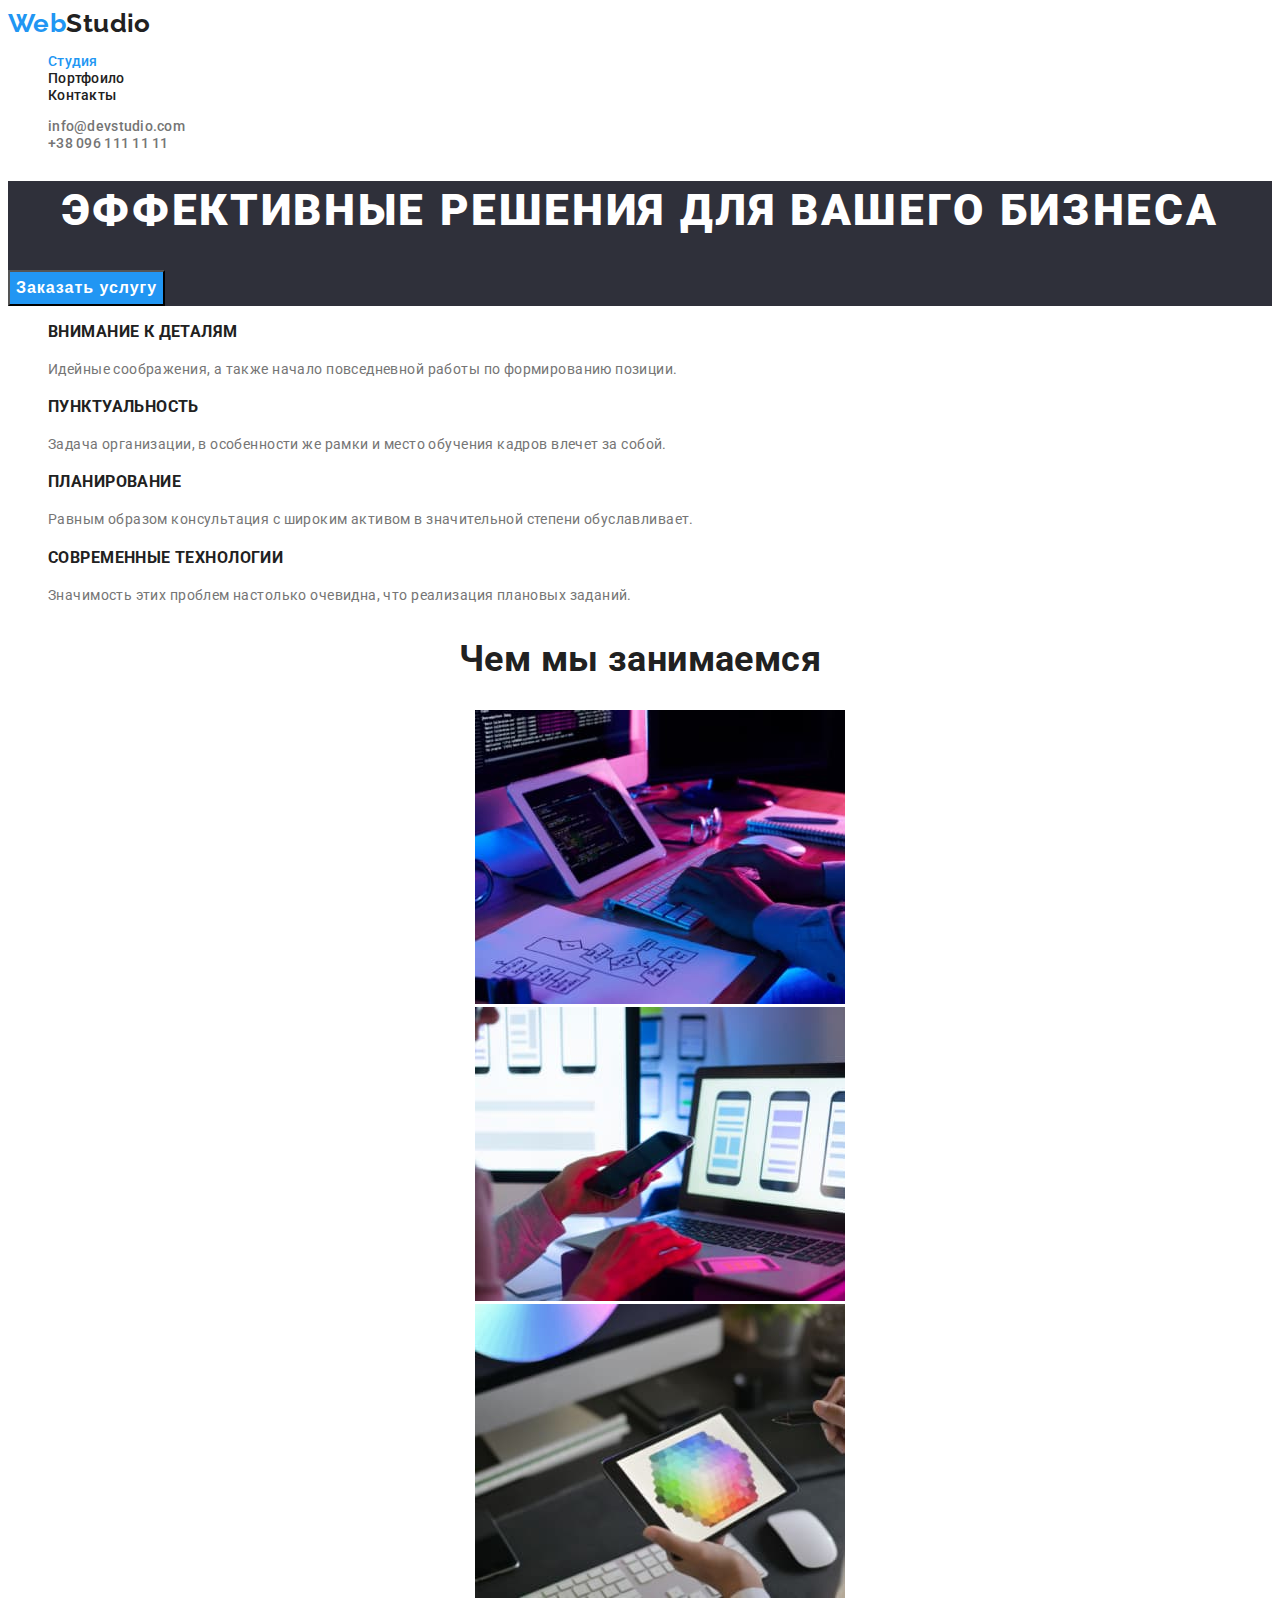
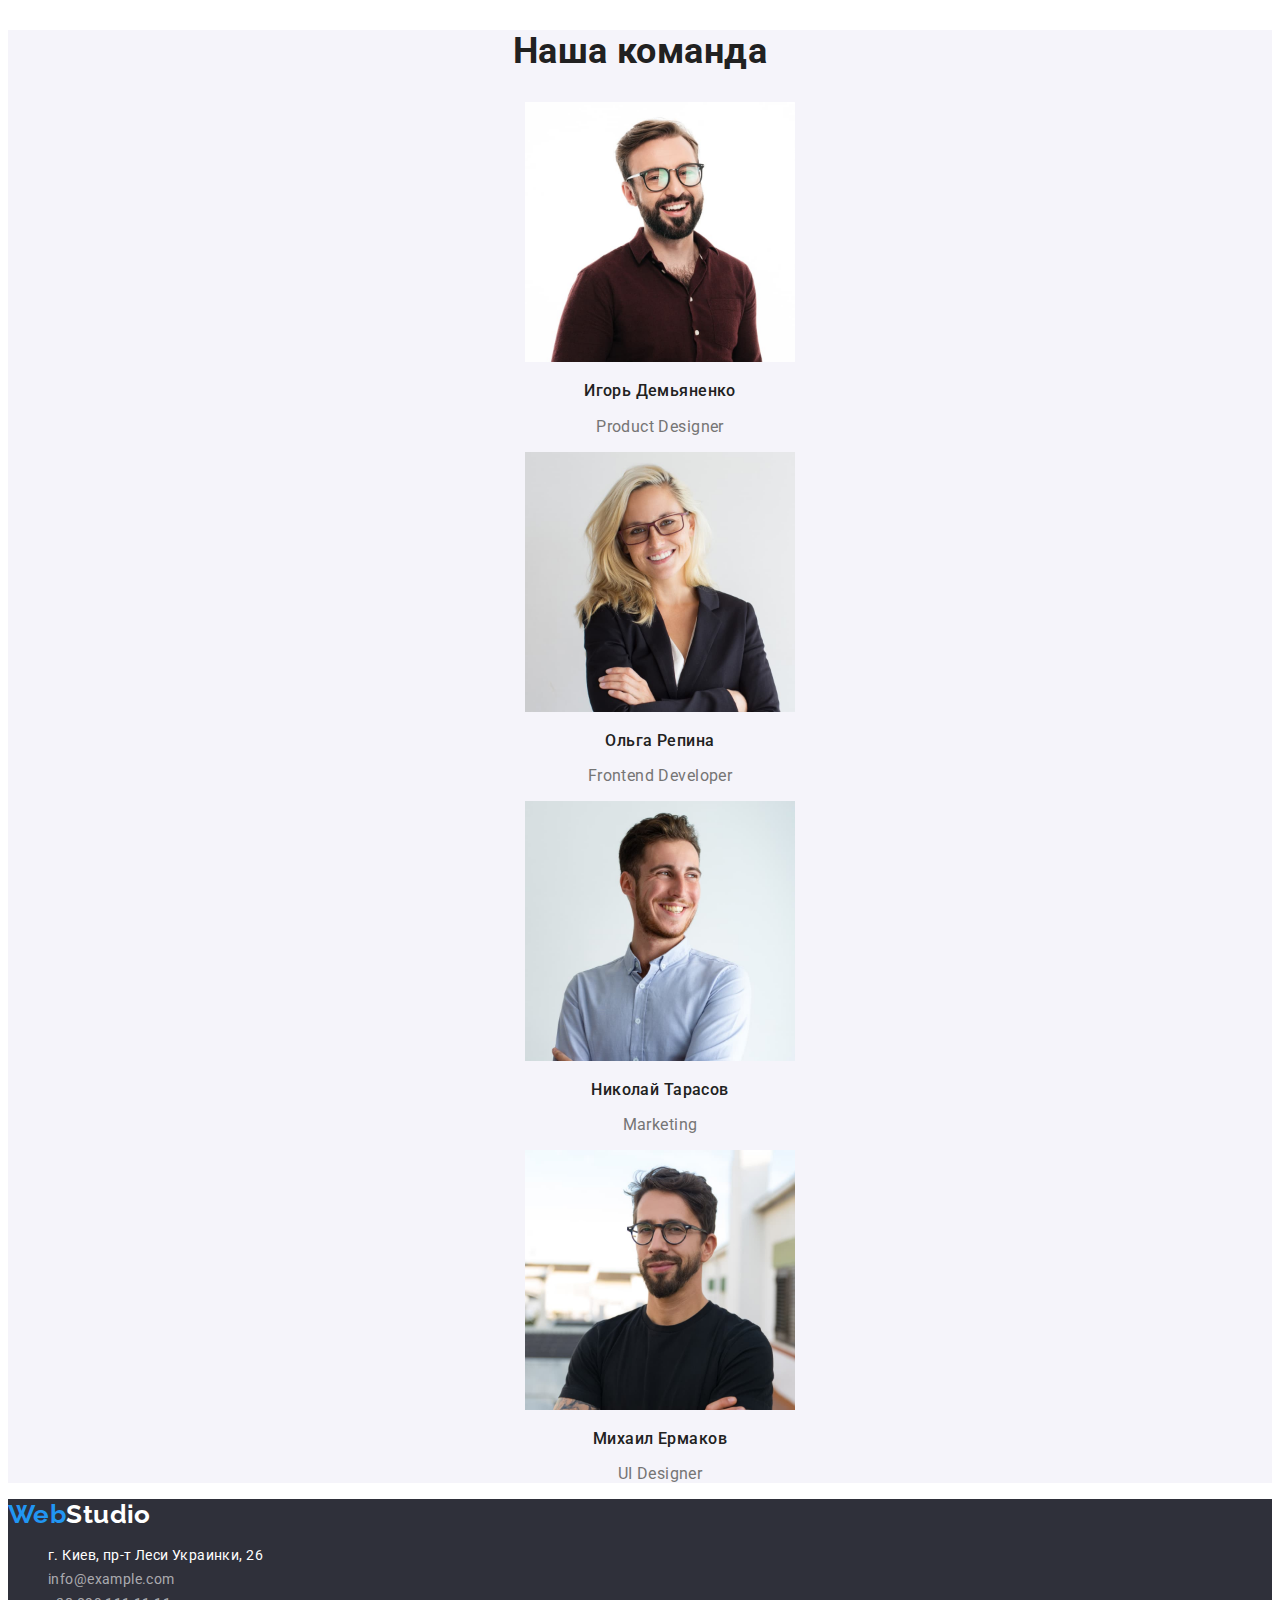
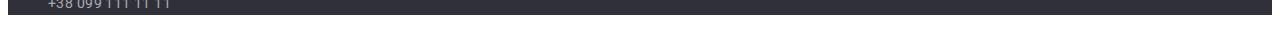
==== index.html @ 9e027de6 "Copy" ====
<!DOCTYPE html>
<html lang="ru">
  <head>
    <meta charset="UTF-8" />
    <meta http-equiv="X-UA-Compatible" content="IE=edge" />
    <meta name="viewport" content="width=device-width, initial-scale=1.0" />
    <title>Студия</title>
    <link rel="preconnect" href="https://fonts.gstatic.com" />
    <link
      href="https://fonts.googleapis.com/css2?family=Raleway:wght@700&family=Roboto:ital,wght@0,400;0,500;0,700;1,900&display=swap"
      rel="stylesheet"
    />
    <link
      rel="stylesheet"
      href="https://cdnjs.cloudflare.com/ajax/libs/modern-normalize/1.0.0/modern-normalize.min.css"
      integrity="sha512-ISS7cAi1PEhQ8jnbJpJZMd29NlhNj4AWYyLOSp2CE/CsHxTCu+r+t0D2yoJudVrd0/8fTVPUVDzY5Tvli75u/g=="
      crossorigin="anonymous"
    />
    <link rel="stylesheet" href="./css/styles.css" />
  </head>

  <body>
    <header>
      <a class="logo-link" href="./index.html">
        <span class="logo-web">Web</span><span class="logo-studio">Studio</span>
      </a>
      <nav>
        <ul class="list nav">
          <li>
            <a class="link current" href="./index.html"> Студия </a>
          </li>
          <li>
            <a class="link" href="./portfolio.html"> Портфоило </a>
          </li>
          <li>
            <a class="link" href="#"> Контакты </a>
          </li>
        </ul>
      </nav>
      <ul class="list contact">
        <li>
          <a class="link" href="mailto:info@devstudio.com"
            >info@devstudio.com</a
          >
        </li>
        <li>
          <a class="link" href="tel:+380961111111">+38 096 111 11 11</a>
        </li>
      </ul>
    </header>

    <main>
      <section class="hero">
        <h1 class="title">Эффективные решения для вашего бизнеса</h1>
        <button class="hero-button" type="button">Заказать услугу</button>
      </section>

      <section class="features">
        <h2 class="visually-hidden">Преимущества</h2>
        <ul class="list">
          <li>
            <h3 class="features-title">Внимание к деталям</h3>
            <p class="features-text">
              Идейные соображения, а также начало повседневной работы по
              формированию позиции.
            </p>
          </li>
          <li>
            <h3 class="features-title">Пунктуальность</h3>
            <p class="features-text">
              Задача организации, в особенности же рамки и место обучения кадров
              влечет за собой.
            </p>
          </li>
          <li>
            <h3 class="features-title">Планирование</h3>
            <p class="features-text">
              Равным образом консультация с широким активом в значительной
              степени обуславливает.
            </p>
          </li>
          <li>
            <h3 class="features-title">Современные технологии</h3>
            <p class="features-text">
              Значимость этих проблем настолько очевидна, что реализация
              плановых заданий.
            </p>
          </li>
        </ul>
      </section>
      <section class="work">
        <h2 class="title">Чем мы занимаемся</h2>
        <ul class="list">
          <li>
            <img
              src="./images/box1.jpg"
              alt="создание програмного обеспечения"
              width="370"
              height="294"
            />
          </li>
          <li>
            <img
              src="./images/box2.jpg"
              alt="разработка приложения"
              width="370"
              height="294"
            />
          </li>
          <li>
            <img
              src="./images/box3.jpg"
              alt="дизайн"
              width="370"
              height="294"
            />
          </li>
        </ul>
      </section>
      <section class="team">
        <h2 class="title">Наша команда</h2>
        <ul class="list">
          <li>
            <img
              src="./images/team1.jpg"
              alt="Дизайнер продуктов Игорь Демьяненко"
              width="270"
              height="260"
            />
            <h3 class="team-name">Игорь Демьяненко</h3>
            <p class="team-position" lang="en">Product Designer</p>
          </li>
          <li>
            <img
              src="./images/team2.jpg"
              alt="Разработчик Ольга Репина"
              width="270"
              height="260"
            />
            <h3 class="team-name">Ольга Репина</h3>
            <p class="team-position" lang="en">Frontend Developer</p>
          </li>
          <li>
            <img
              src="./images/team3.jpg"
              alt="Маркетолог Николай Тарасов"
              width="270"
              height="260"
            />
            <h3 class="team-name">Николай Тарасов</h3>
            <p class="team-position" lang="en">Marketing</p>
          </li>
          <li>
            <img
              src="./images/team4.jpg"
              alt="Проектировщик интерфейса Михаил Ермаков"
              width="270"
              height="260"
            />
            <h3 class="team-name">Михаил Ермаков</h3>
            <p class="team-position" lang="en">UI Designer</p>
          </li>
        </ul>
      </section>
    </main>
    <footer>
      <a class="logo-link" href="index.html">
        <span class="logo-web">Web</span><span class="logo-studio">Studio</span>
      </a>
      <address class="address">
        <ul class="list">
          <li>
            <a
              class="link footer-map"
              href="https://goo.gl/maps/LU7Z2a2tSQY444G19"
              target="_blank"
              rel="noopener norefferre"
            >
              г. Киев, пр-т Леси Украинки, 26
            </a>
          </li>
          <li>
            <a class="link footer-contact" href="mailto:info@example.com"
              >info@example.com</a
            >
          </li>
          <li>
            <a class="link footer-contact" href="tel:+380991111111"
              >+38 099 111 11 11</a
            >
          </li>
        </ul>
      </address>
    </footer>
  </body>
</html>
---- css/styles.css ----
:root {
  --primary-title-color: #212121;
  --primary-text-color: #757575;
  --primary-bcg-color: #ffffff;
  --secondary-bcg-color: #f5f4fa;
  --footer-bcg: #2f303a;
  --accent-color: #2196f3;
  --dark-bcg-text: #ffffff;
  --font-family-text: Roboto;
  --font-size-text: 14px;
}

/*General*/

body {
  background-color: var(--primary-bcg-color);
  color: var(--primary-title-color);
  font-family: var(--font-family-text), sans-serif;
  font-size: var(--font-size-text);
  letter-spacing: 0.03em;
}

.list {
  list-style: none;
}

.visually-hidden {
  position: absolute !important;
  clip: rect(1px 1px 1px 1px);
  clip: rect(1px, 1px, 1px, 1px);
  padding: 0 !important;
  border: 0 !important;
  height: 1px !important;
  width: 1px !important;
  overflow: hidden;
}

.link,
.logo-link {
  color: inherit;
  text-decoration: none;
}

.link:hover,
.link:focus {
  color: var(--accent-color);
}

.button {
  color: inherit;
  background: var(--secondary-bcg-color);
  font-weight: 500;
  font-size: 16px;
  line-height: 1.62;
  text-align: center;
  cursor: pointer;
}

.button:hover,
.button:focus {
  color: var(--dark-bcg-text);
  background-color: var(--accent-color);
}

.title {
  font-size: 36px;
  line-height: 1.17;
  text-align: center;
}

.logo-web,
.logo-studio {
  font-family: Raleway;
  font-weight: 700;
  font-size: 26px;
  line-height: 1.19;
}

/*Header*/

header .logo-web {
  color: var(--accent-color);
}

.current {
  color: var(--accent-color);
}

.nav .link,
.contact .link {
  font-weight: 500;
  line-height: 1.14;
  letter-spacing: 0.02em;
}

.contact {
  color: var(--primary-text-color);
}

/*inex.html*/

/*section hero*/
.hero {
  background-color: var(--footer-bcg);
}

.hero .title {
  color: var(--dark-bcg-text);

  font-weight: 900;
  font-size: 44px;
  line-height: 1.36;
  text-align: center;
  letter-spacing: 0.06em;
  text-transform: uppercase;
}

.hero-button {
  background-color: var(--accent-color);
  color: var(--dark-bcg-text);

  font-weight: 700;
  font-size: 16px;
  line-height: 1.87;
  letter-spacing: 0.06em;
  cursor: pointer;
}

/*section features*/

.features-title {
  line-height: 1.14;
  text-transform: uppercase;
}

.features-text {
  color: var(--primary-text-color);
  line-height: 1.71;
}

/*section works, section team*/

.work,
.team {
  text-align: center;
}

.team {
  background-color: var(--secondary-bcg-color);
}

.team-name,
.team-position {
  font-size: 16px;
  line-height: 1.19;
}

.team-name {
  font-weight: 500;
}

.team-position {
  color: var(--primary-text-color);
}

/*footer*/

footer {
  background-color: var(--footer-bcg);
}

footer .logo-web {
  color: var(--accent-color);
}
footer .logo-studio {
  color: var(--dark-bcg-text);
}

.address {
  font-style: inherit;
}

.footer-map,
.footer-contact {
  line-height: 1.71;
}
.footer-map {
  color: var(--dark-bcg-text);
}

.footer-contact {
  color: rgba(255, 255, 255, 0.6);
}

/*portfolio.html*/

/*main*/

.project-title {
  font-size: 18px;
  line-height: 2;
  letter-spacing: 0.06em;
}

.project-description {
  color: var(--primary-text-color);

  font-size: 16px;
  line-height: 1.87;
}
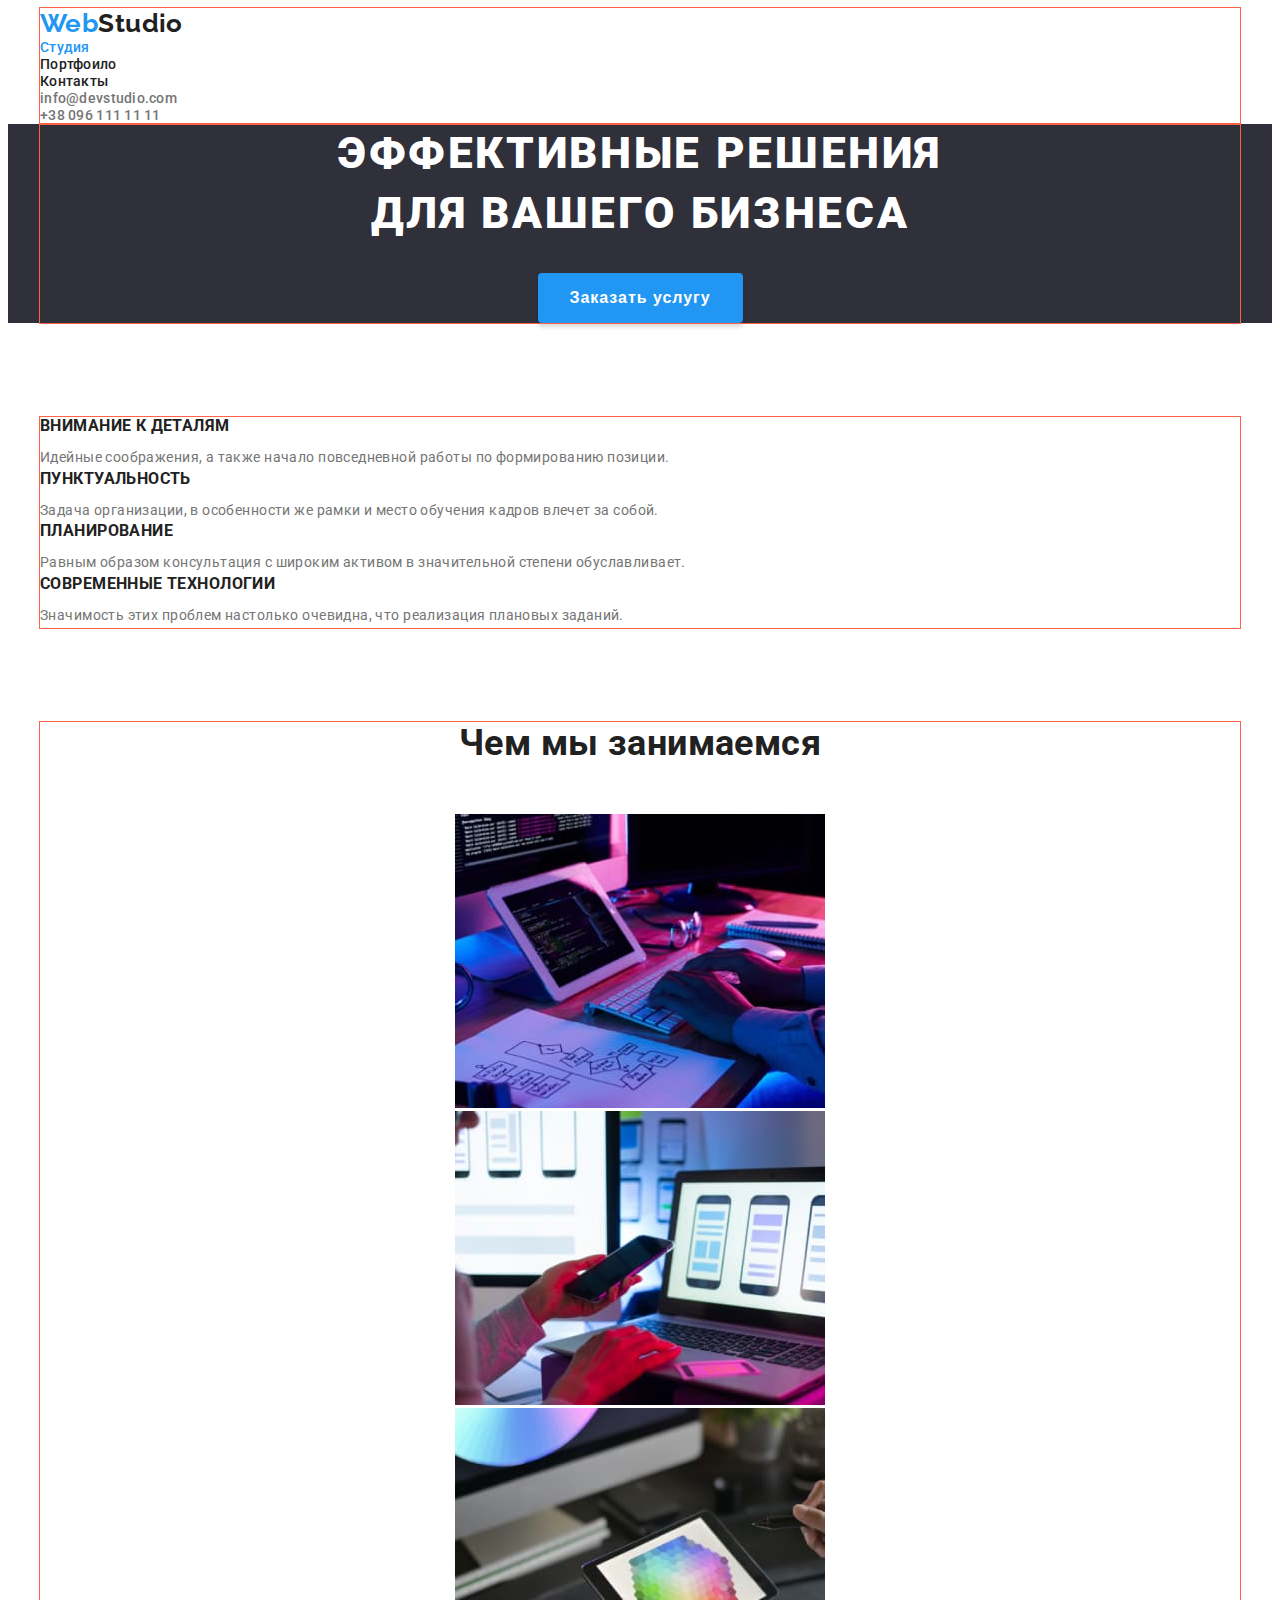
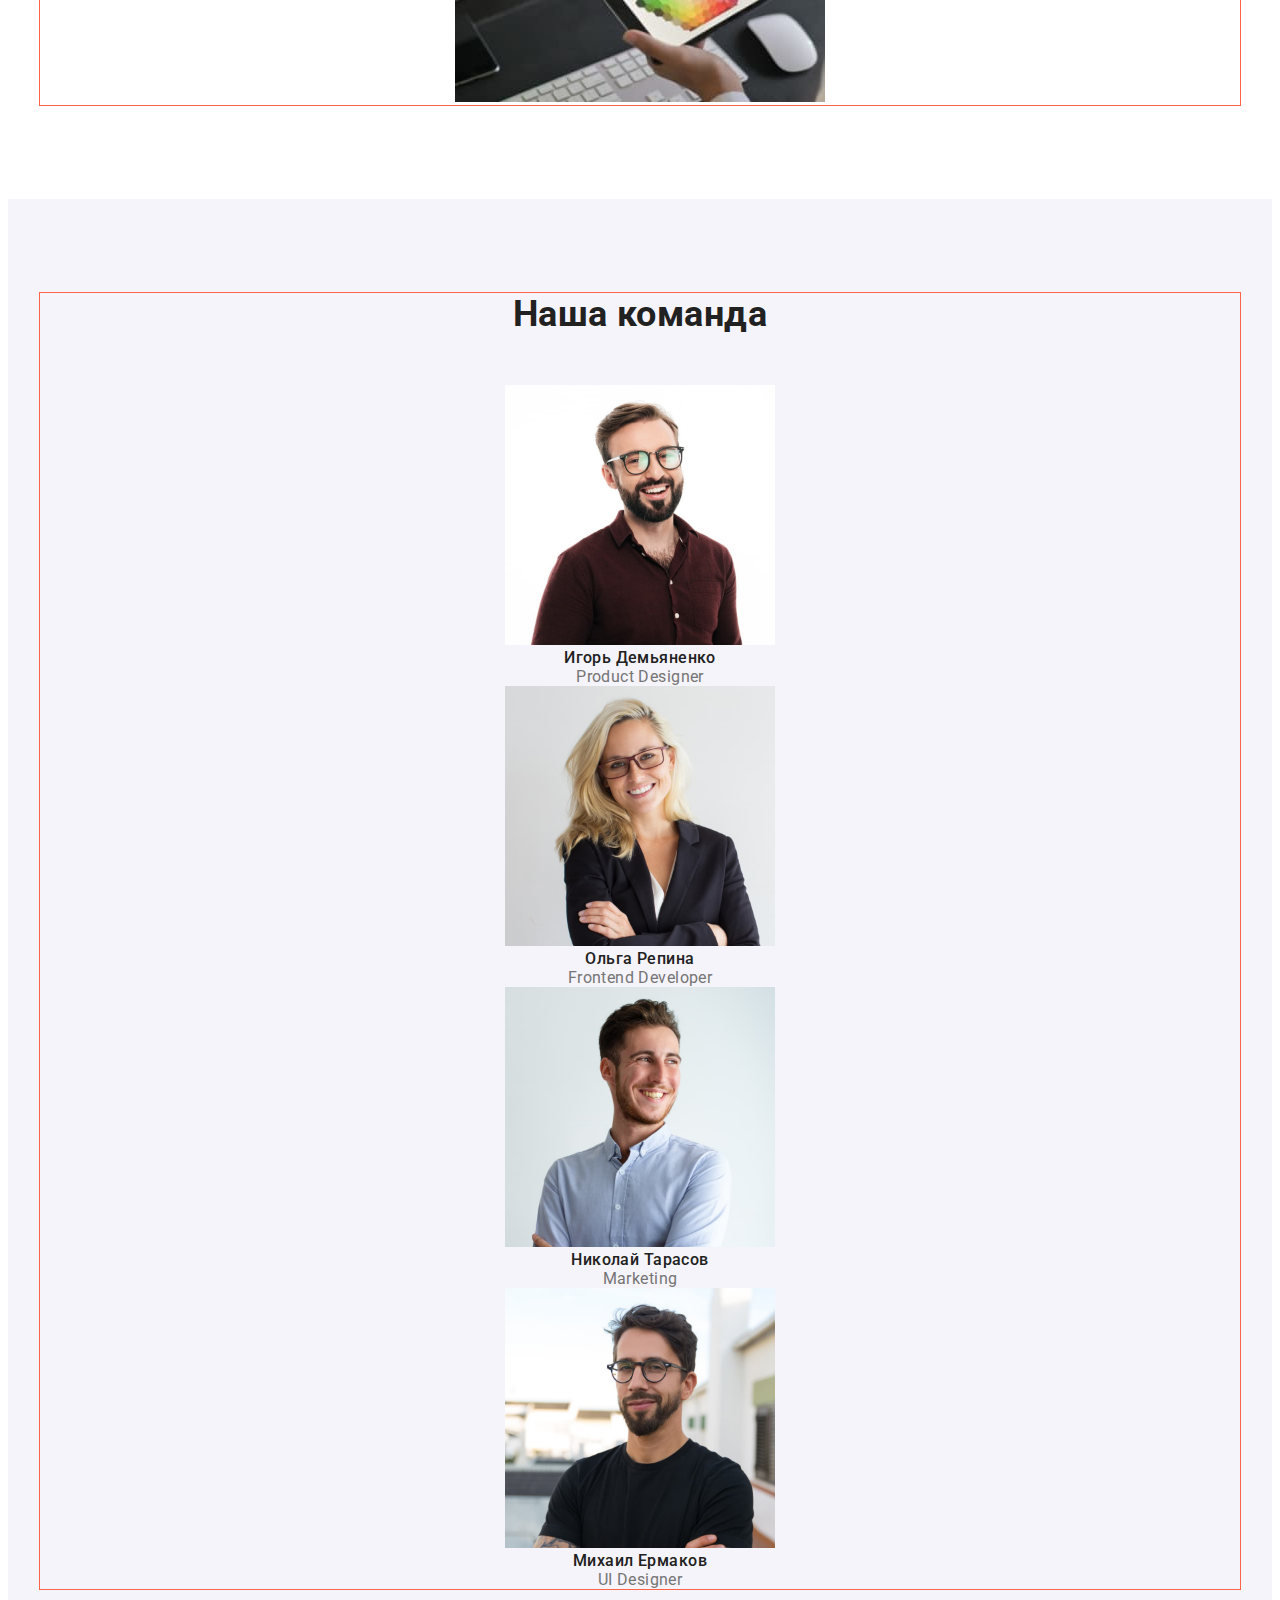
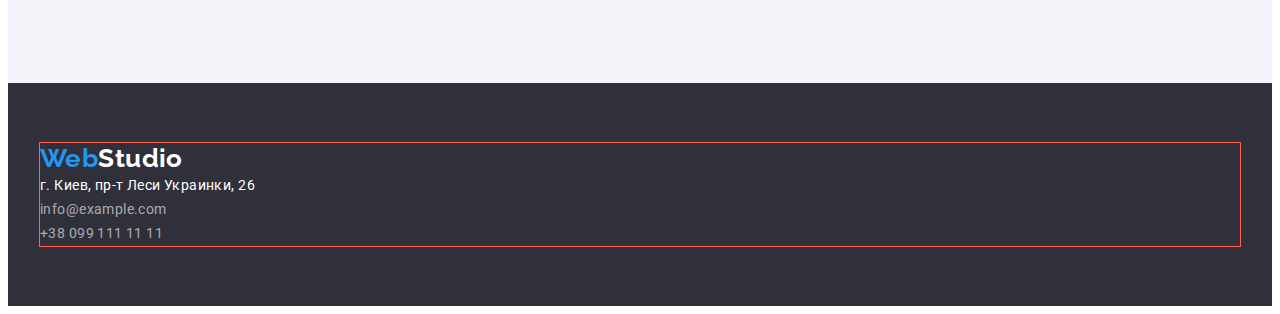
==== commit 189b1273: "Add block" ====
--- a/index.html
+++ b/index.html
@@ -20,7 +20,9 @@
   </head>
 
   <body>
+  
     <header>
+     <div class="conteiner">
       <a class="logo-link" href="./index.html">
         <span class="logo-web">Web</span><span class="logo-studio">Studio</span>
       </a>
@@ -47,39 +49,41 @@
           <a class="link" href="tel:+380961111111">+38 096 111 11 11</a>
         </li>
       </ul>
+    </div>
     </header>
-
     <main>
       <section class="hero">
-        <h1 class="title">Эффективные решения для вашего бизнеса</h1>
+        <div class="conteiner">
+          <h1 class="title hero-title">Эффективные решения <br> для вашего бизнеса </h1>
         <button class="hero-button" type="button">Заказать услугу</button>
-      </section>
-
+        </div>
+      </section>
       <section class="features">
+        <div class="conteiner">
         <h2 class="visually-hidden">Преимущества</h2>
         <ul class="list">
-          <li>
+          <li class="features-item">
             <h3 class="features-title">Внимание к деталям</h3>
             <p class="features-text">
               Идейные соображения, а также начало повседневной работы по
               формированию позиции.
             </p>
           </li>
-          <li>
+          <li class="features-item">
             <h3 class="features-title">Пунктуальность</h3>
             <p class="features-text">
               Задача организации, в особенности же рамки и место обучения кадров
               влечет за собой.
             </p>
           </li>
-          <li>
+          <li class="features-item">
             <h3 class="features-title">Планирование</h3>
             <p class="features-text">
               Равным образом консультация с широким активом в значительной
               степени обуславливает.
             </p>
           </li>
-          <li>
+          <li class="features-item">
             <h3 class="features-title">Современные технологии</h3>
             <p class="features-text">
               Значимость этих проблем настолько очевидна, что реализация
@@ -87,8 +91,10 @@
             </p>
           </li>
         </ul>
+        </div>
       </section>
       <section class="work">
+      <div class="conteiner">
         <h2 class="title">Чем мы занимаемся</h2>
         <ul class="list">
           <li>
@@ -96,16 +102,14 @@
               src="./images/box1.jpg"
               alt="создание програмного обеспечения"
               width="370"
-              height="294"
-            />
+              height="294"/>
           </li>
           <li>
             <img
               src="./images/box2.jpg"
               alt="разработка приложения"
               width="370"
-              height="294"
-            />
+              height="294"/>
           </li>
           <li>
             <img
@@ -116,8 +120,10 @@
             />
           </li>
         </ul>
+                </div>
       </section>
       <section class="team">
+      <div class="conteiner">
         <h2 class="title">Наша команда</h2>
         <ul class="list">
           <li>
@@ -161,9 +167,13 @@
             <p class="team-position" lang="en">UI Designer</p>
           </li>
         </ul>
+                        </div>
+
       </section>
     </main>
+    </div>
     <footer>
+    <div class="conteiner">
       <a class="logo-link" href="index.html">
         <span class="logo-web">Web</span><span class="logo-studio">Studio</span>
       </a>
@@ -191,6 +201,7 @@
           </li>
         </ul>
       </address>
+    </div>
     </footer>
   </body>
 </html>
--- a/css/styles.css
+++ b/css/styles.css
@@ -12,6 +12,16 @@
 
 /*General*/
 
+html {
+  box-sizing: border-box;
+}
+
+*,
+*::before,
+*::after {
+  box-sizing: inherit;
+}
+
 body {
   background-color: var(--primary-bcg-color);
   color: var(--primary-title-color);
@@ -20,8 +30,17 @@
   letter-spacing: 0.03em;
 }
 
+.conteiner {
+  width: 1200px;
+  margin-left: auto;
+  margin-right: auto;
+  outline: 1px solid tomato;
+}
+
 .list {
   list-style: none;
+  padding: 0;
+  margin: 0;
 }
 
 .visually-hidden {
@@ -53,13 +72,20 @@
   font-size: 16px;
   line-height: 1.62;
   text-align: center;
+  letter-spacing: 0.03em;
   cursor: pointer;
+
+  padding: 6px 24px;
+  border-radius: 4px;
+  border: none;
 }
 
 .button:hover,
 .button:focus {
   color: var(--dark-bcg-text);
   background-color: var(--accent-color);
+  box-shadow: 0px 3px 1px rgba(0, 0, 0, 0.1), 0px 1px 2px rgba(0, 0, 0, 0.08),
+    0px 2px 2px rgba(0, 0, 0, 0.12);
 }
 
 .title {
@@ -102,6 +128,7 @@
 /*section hero*/
 .hero {
   background-color: var(--footer-bcg);
+  text-align: center;
 }
 
 .hero .title {
@@ -110,9 +137,12 @@
   font-weight: 900;
   font-size: 44px;
   line-height: 1.36;
-  text-align: center;
   letter-spacing: 0.06em;
   text-transform: uppercase;
+}
+
+.hero-title {
+  margin: 0 0 30px 0;
 }
 
 .hero-button {
@@ -124,18 +154,29 @@
   line-height: 1.87;
   letter-spacing: 0.06em;
   cursor: pointer;
+
+  border-radius: 4px;
+  box-shadow: 0px 4px 4px rgba(0, 0, 0, 0.15);
+  border: none;
+  padding: 10px 32px;
 }
 
 /*section features*/
+
+.features {
+  padding-top: 94px;
+}
 
 .features-title {
   line-height: 1.14;
   text-transform: uppercase;
+  margin: 0 0 10px 0;
 }
 
 .features-text {
   color: var(--primary-text-color);
   line-height: 1.71;
+  margin: 0;
 }
 
 /*section works, section team*/
@@ -143,12 +184,21 @@
 .work,
 .team {
   text-align: center;
+  padding: 94px 0;
+}
+
+.work .title {
+  margin: 0 0 50px 0;
 }
 
 .team {
   background-color: var(--secondary-bcg-color);
 }
 
+.team .title {
+  margin: 0 0 50px 0;
+}
+
 .team-name,
 .team-position {
   font-size: 16px;
@@ -157,16 +207,23 @@
 
 .team-name {
   font-weight: 500;
+  margin: 0;
 }
 
 .team-position {
   color: var(--primary-text-color);
+  margin: 0;
 }
 
 /*footer*/
 
 footer {
   background-color: var(--footer-bcg);
+  padding: 60px 0;
+}
+
+footer .logo-link {
+  margin-bottom: 20px;
 }
 
 footer .logo-web {
@@ -183,6 +240,7 @@
 .footer-map,
 .footer-contact {
   line-height: 1.71;
+  margin: 20px 0 9px 0;
 }
 .footer-map {
   color: var(--dark-bcg-text);
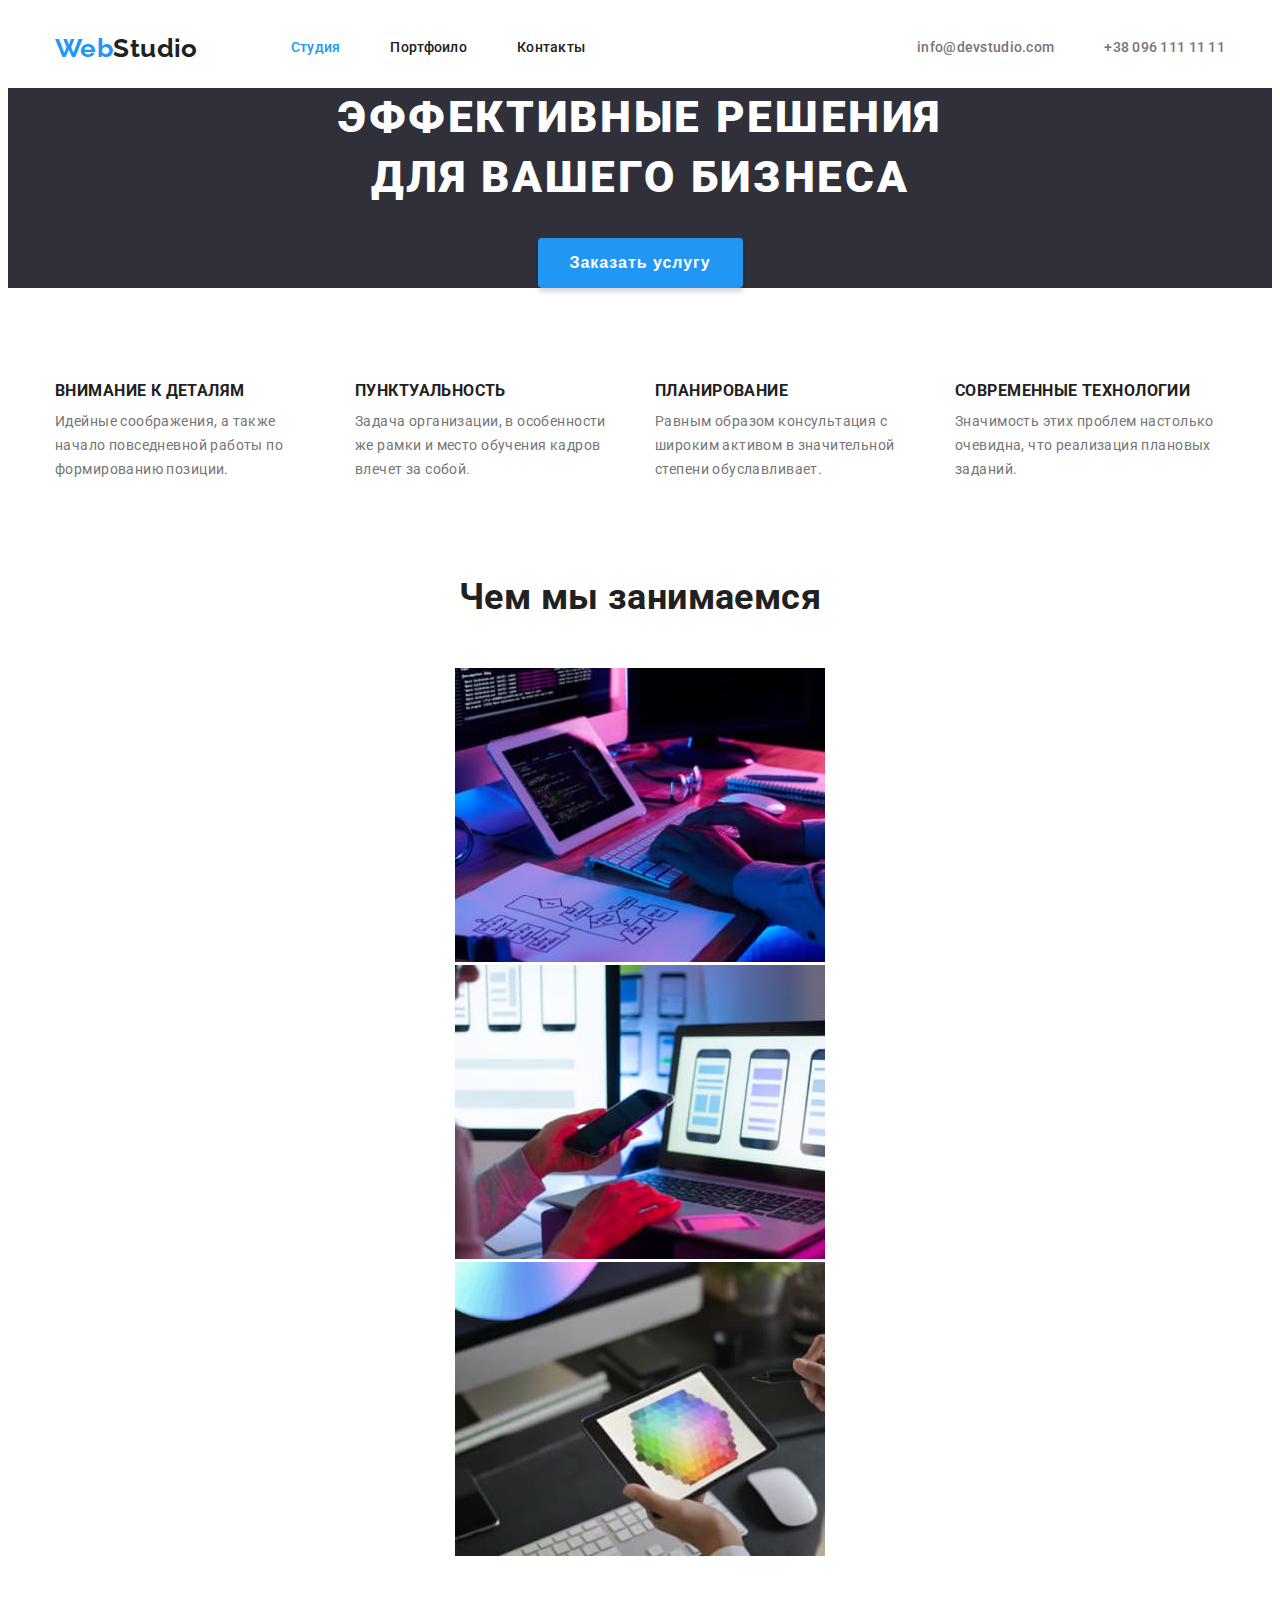
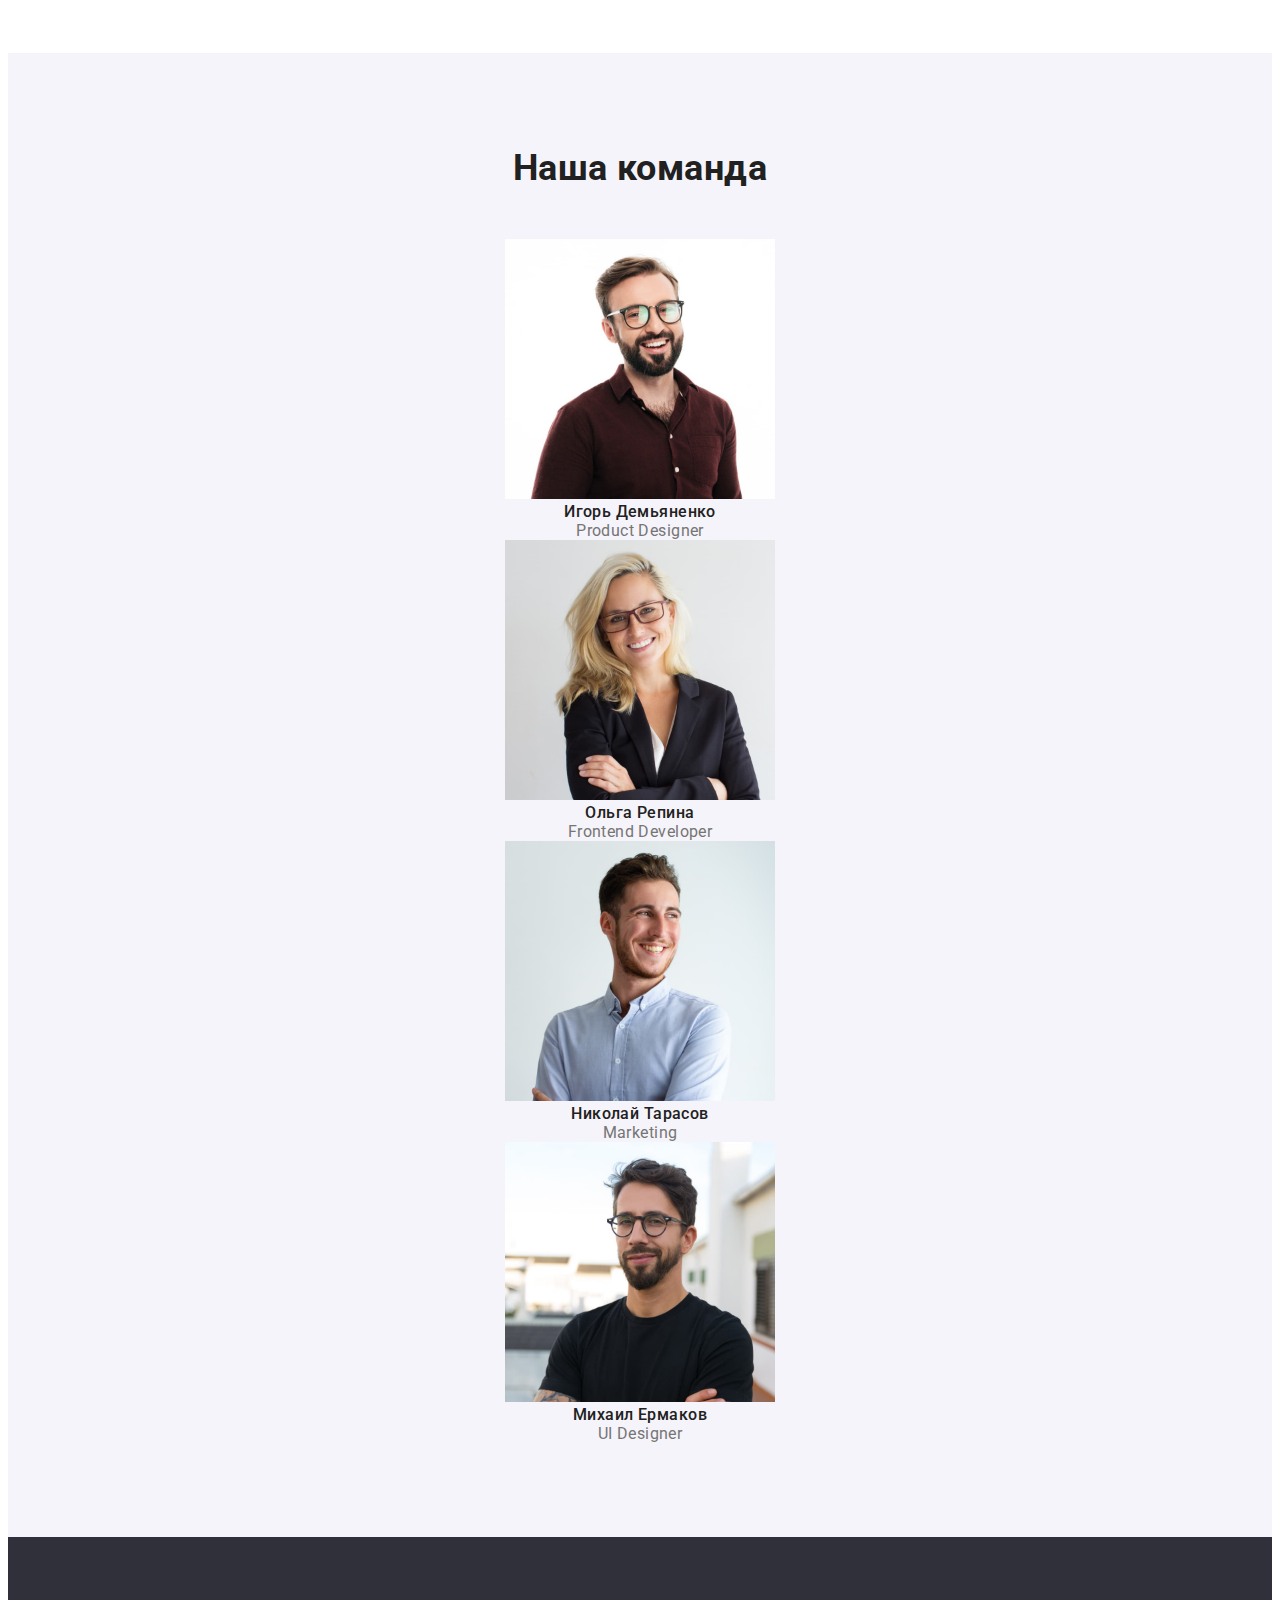
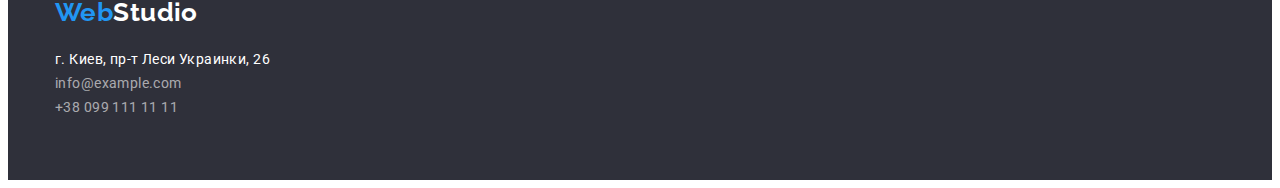
==== commit 26fcdc48: "Add flexbox" ====
--- a/index.html
+++ b/index.html
@@ -21,31 +21,31 @@
 
   <body>
   
-    <header>
-     <div class="conteiner">
+    <header class="header-page">
+     <div class="conteiner main-nav">
       <a class="logo-link" href="./index.html">
         <span class="logo-web">Web</span><span class="logo-studio">Studio</span>
       </a>
       <nav>
         <ul class="list nav">
-          <li>
+          <li class="item">
             <a class="link current" href="./index.html"> Студия </a>
           </li>
-          <li>
+          <li class="item">
             <a class="link" href="./portfolio.html"> Портфоило </a>
           </li>
-          <li>
+          <li class="item">
             <a class="link" href="#"> Контакты </a>
           </li>
         </ul>
       </nav>
       <ul class="list contact">
-        <li>
+        <li class="item">
           <a class="link" href="mailto:info@devstudio.com"
             >info@devstudio.com</a
           >
         </li>
-        <li>
+        <li class="item">
           <a class="link" href="tel:+380961111111">+38 096 111 11 11</a>
         </li>
       </ul>
@@ -61,7 +61,7 @@
       <section class="features">
         <div class="conteiner">
         <h2 class="visually-hidden">Преимущества</h2>
-        <ul class="list">
+        <ul class="list features-list">
           <li class="features-item">
             <h3 class="features-title">Внимание к деталям</h3>
             <p class="features-text">
@@ -173,35 +173,29 @@
     </main>
     </div>
     <footer>
-    <div class="conteiner">
-      <a class="logo-link" href="index.html">
-        <span class="logo-web">Web</span><span class="logo-studio">Studio</span>
-      </a>
-      <address class="address">
-        <ul class="list">
-          <li>
-            <a
-              class="link footer-map"
-              href="https://goo.gl/maps/LU7Z2a2tSQY444G19"
-              target="_blank"
-              rel="noopener norefferre"
-            >
-              г. Киев, пр-т Леси Украинки, 26
-            </a>
-          </li>
-          <li>
-            <a class="link footer-contact" href="mailto:info@example.com"
-              >info@example.com</a
-            >
-          </li>
-          <li>
-            <a class="link footer-contact" href="tel:+380991111111"
-              >+38 099 111 11 11</a
-            >
-          </li>
-        </ul>
-      </address>
-    </div>
+      <div class="conteiner">
+        <div class="logo-link">
+          <a class="logo-link" href="./index.html">
+            <span class="logo-web">Web</span><span class="logo-studio">Studio</span>
+          </a>
+        </div>
+        <address class="address">
+          <ul class="list">
+            <li>
+              <a class="link footer-map" href="https://goo.gl/maps/LU7Z2a2tSQY444G19" target="_blank"
+                rel="noopener norefferre">
+                г. Киев, пр-т Леси Украинки, 26
+              </a>
+            </li>
+            <li>
+              <a class="link footer-contact" href="mailto:info@example.com">info@example.com</a>
+            </li>
+            <li>
+              <a class="link footer-contact" href="tel:+380991111111">+38 099 111 11 11</a>
+            </li>
+          </ul>
+        </address>
+      </div>
     </footer>
   </body>
 </html>
--- a/css/styles.css
+++ b/css/styles.css
@@ -32,9 +32,10 @@
 
 .conteiner {
   width: 1200px;
+  padding-left: 15px;
+  padding-right: 15px;
   margin-left: auto;
   margin-right: auto;
-  outline: 1px solid tomato;
 }
 
 .list {
@@ -102,10 +103,18 @@
   line-height: 1.19;
 }
 
+.logo-link {
+  display: block;
+}
+
 /*Header*/
 
 header .logo-web {
   color: var(--accent-color);
+}
+
+.logo-link {
+  margin-right: 93px;
 }
 
 .current {
@@ -117,10 +126,32 @@
   font-weight: 500;
   line-height: 1.14;
   letter-spacing: 0.02em;
+
+  display: block;
+  padding: 32px 0;
+}
+
+.main-nav {
+  display: flex;
+  align-items: center;
 }
 
 .contact {
   color: var(--primary-text-color);
+  margin-left: auto;
+}
+
+.nav,
+.contact {
+  display: flex;
+}
+
+.nav .item:not(:last-child) {
+  margin-right: 50px;
+}
+
+.contact .item:not(:last-child) {
+  margin-right: 50px;
 }
 
 /*inex.html*/
@@ -167,6 +198,18 @@
   padding-top: 94px;
 }
 
+.features-list {
+  display: flex;
+}
+
+.features-item {
+  width: 270px;
+}
+
+.features-item:not(:last-child) {
+  margin-right: 30px;
+}
+
 .features-title {
   line-height: 1.14;
   text-transform: uppercase;
@@ -222,15 +265,15 @@
   padding: 60px 0;
 }
 
-footer .logo-link {
-  margin-bottom: 20px;
-}
-
 footer .logo-web {
   color: var(--accent-color);
 }
 footer .logo-studio {
   color: var(--dark-bcg-text);
+}
+
+footer .logo-link {
+  margin: 0 0 20px 0;
 }
 
 .address {
@@ -240,7 +283,7 @@
 .footer-map,
 .footer-contact {
   line-height: 1.71;
-  margin: 20px 0 9px 0;
+  margin-bottom: 9px;
 }
 .footer-map {
   color: var(--dark-bcg-text);
@@ -253,11 +296,21 @@
 /*portfolio.html*/
 
 /*main*/
+
+.projects {
+  padding: 94px 0;
+}
+
+.project-img {
+  margin-bottom: 20px;
+}
 
 .project-title {
   font-size: 18px;
   line-height: 2;
   letter-spacing: 0.06em;
+
+  margin: 0 0 4px 0;
 }
 
 .project-description {
@@ -265,4 +318,6 @@
 
   font-size: 16px;
   line-height: 1.87;
-}
+
+  margin: 0 0 20px 0;
+}
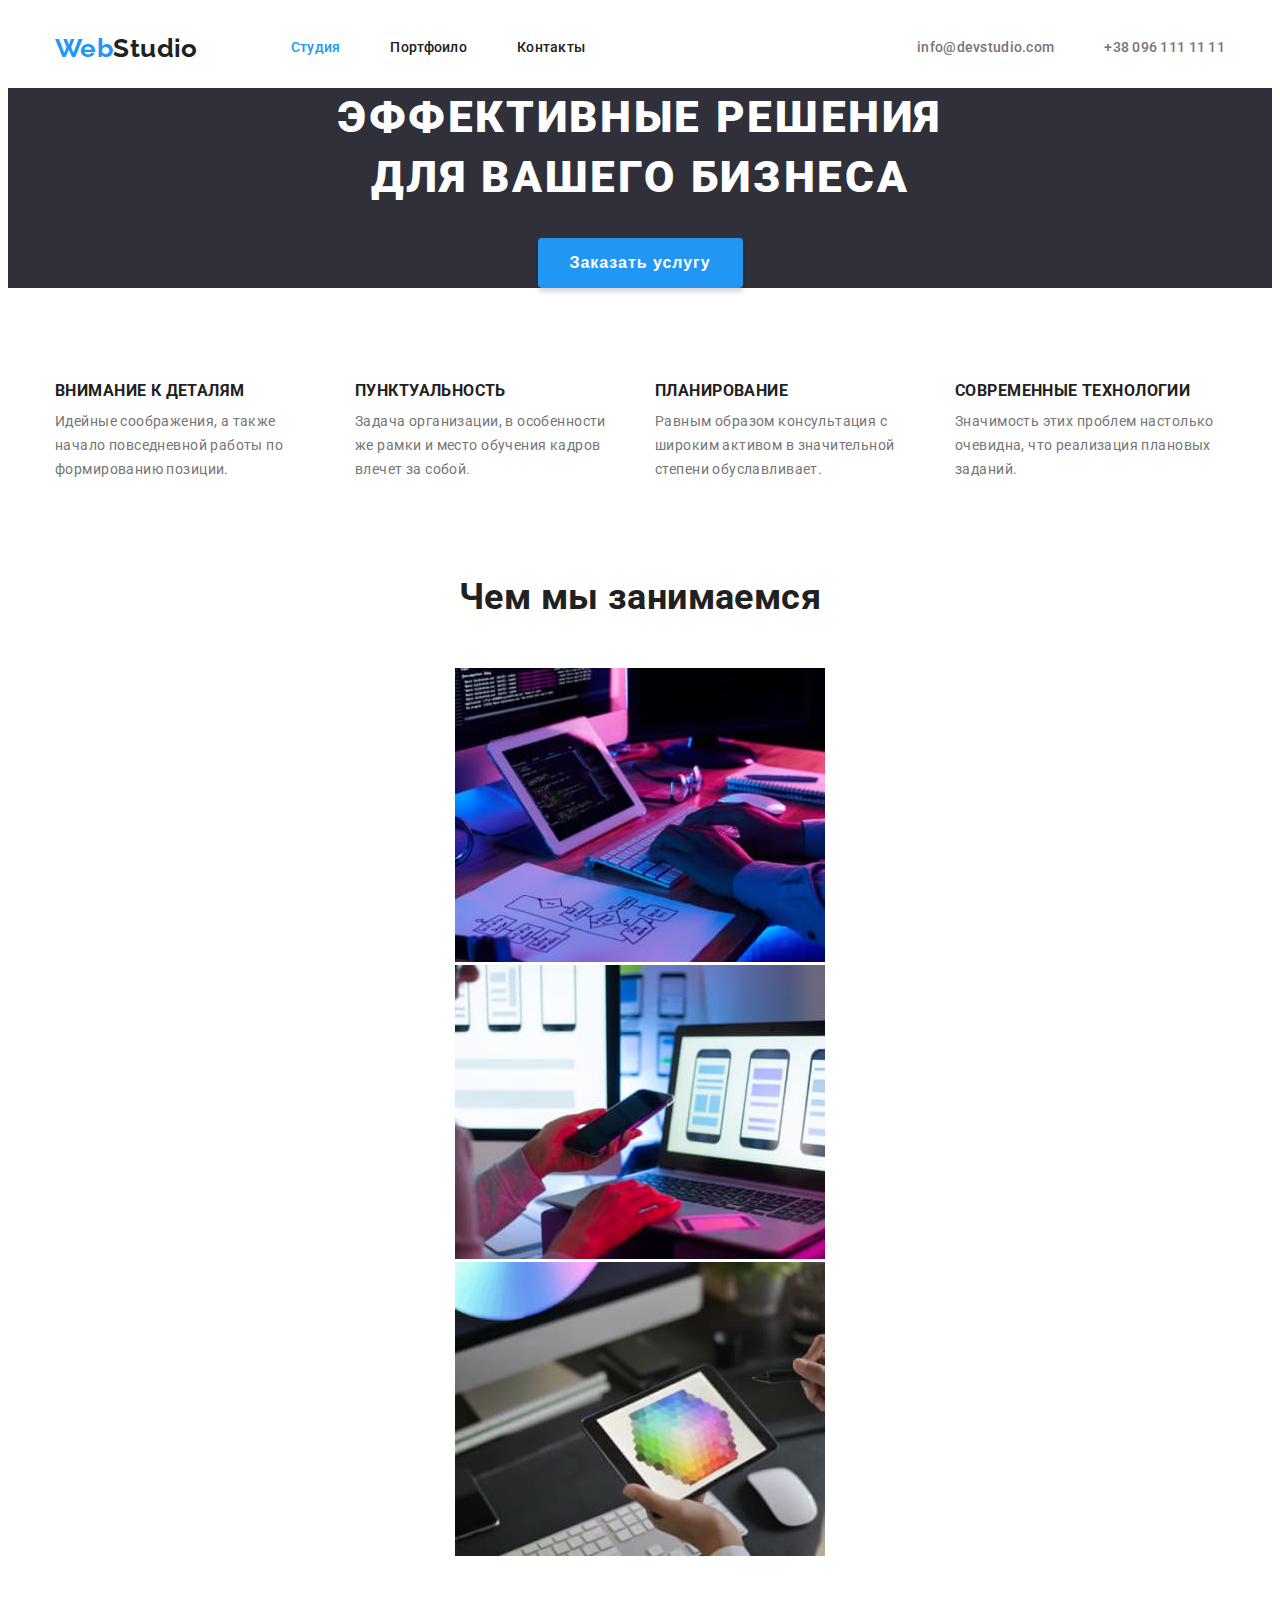
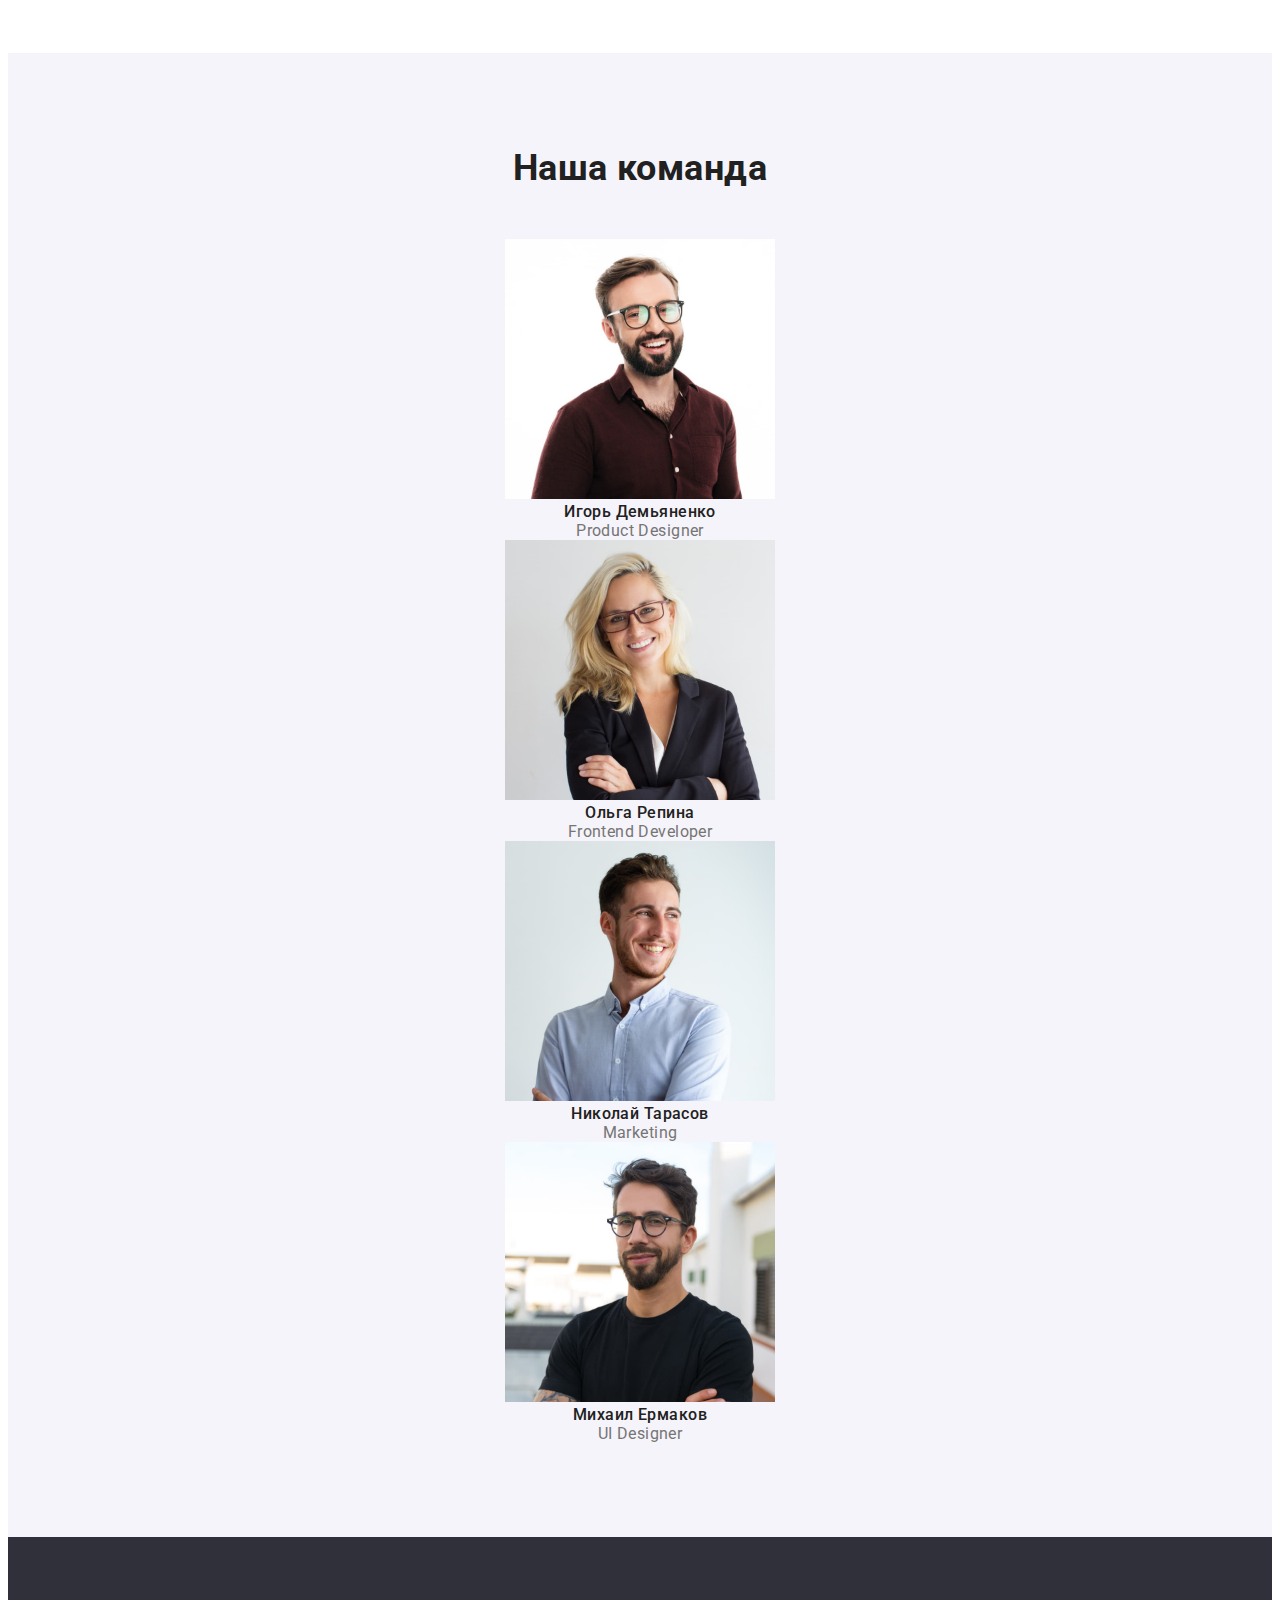
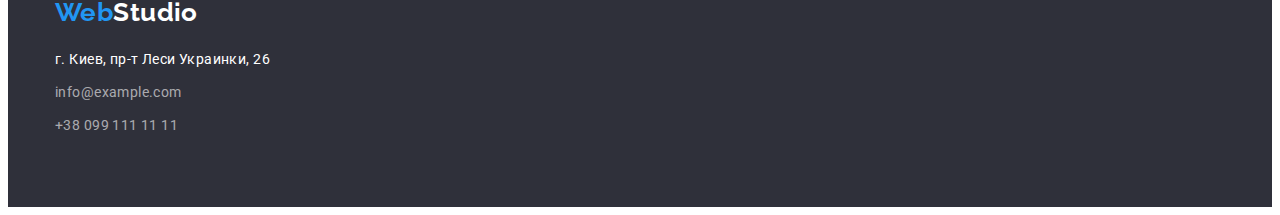
==== commit df476c9b: "correct footer" ====
--- a/index.html
+++ b/index.html
@@ -181,16 +181,16 @@
         </div>
         <address class="address">
           <ul class="list">
-            <li>
+            <li class="list-address">
               <a class="link footer-map" href="https://goo.gl/maps/LU7Z2a2tSQY444G19" target="_blank"
                 rel="noopener norefferre">
                 г. Киев, пр-т Леси Украинки, 26
               </a>
             </li>
-            <li>
+            <li class="list-address">
               <a class="link footer-contact" href="mailto:info@example.com">info@example.com</a>
             </li>
-            <li>
+            <li class="list-address">
               <a class="link footer-contact" href="tel:+380991111111">+38 099 111 11 11</a>
             </li>
           </ul>
--- a/css/styles.css
+++ b/css/styles.css
@@ -15,7 +15,6 @@
 html {
   box-sizing: border-box;
 }
-
 *,
 *::before,
 *::after {
@@ -25,6 +24,7 @@
 body {
   background-color: var(--primary-bcg-color);
   color: var(--primary-title-color);
+
   font-family: var(--font-family-text), sans-serif;
   font-size: var(--font-size-text);
   letter-spacing: 0.03em;
@@ -39,9 +39,10 @@
 }
 
 .list {
-  list-style: none;
   padding: 0;
   margin: 0;
+
+  list-style: none;
 }
 
 .visually-hidden {
@@ -58,6 +59,7 @@
 .link,
 .logo-link {
   color: inherit;
+
   text-decoration: none;
 }
 
@@ -67,6 +69,10 @@
 }
 
 .button {
+  padding: 6px 24px;
+  border-radius: 4px;
+  border: none;
+
   color: inherit;
   background: var(--secondary-bcg-color);
   font-weight: 500;
@@ -74,11 +80,8 @@
   line-height: 1.62;
   text-align: center;
   letter-spacing: 0.03em;
+
   cursor: pointer;
-
-  padding: 6px 24px;
-  border-radius: 4px;
-  border: none;
 }
 
 .button:hover,
@@ -123,12 +126,12 @@
 
 .nav .link,
 .contact .link {
+  display: block;
+  padding: 32px 0;
+
   font-weight: 500;
   line-height: 1.14;
   letter-spacing: 0.02em;
-
-  display: block;
-  padding: 32px 0;
 }
 
 .main-nav {
@@ -280,10 +283,14 @@
   font-style: inherit;
 }
 
+.list-address {
+  display: block;
+  margin-bottom: 9px;
+}
+
 .footer-map,
 .footer-contact {
   line-height: 1.71;
-  margin-bottom: 9px;
 }
 .footer-map {
   color: var(--dark-bcg-text);
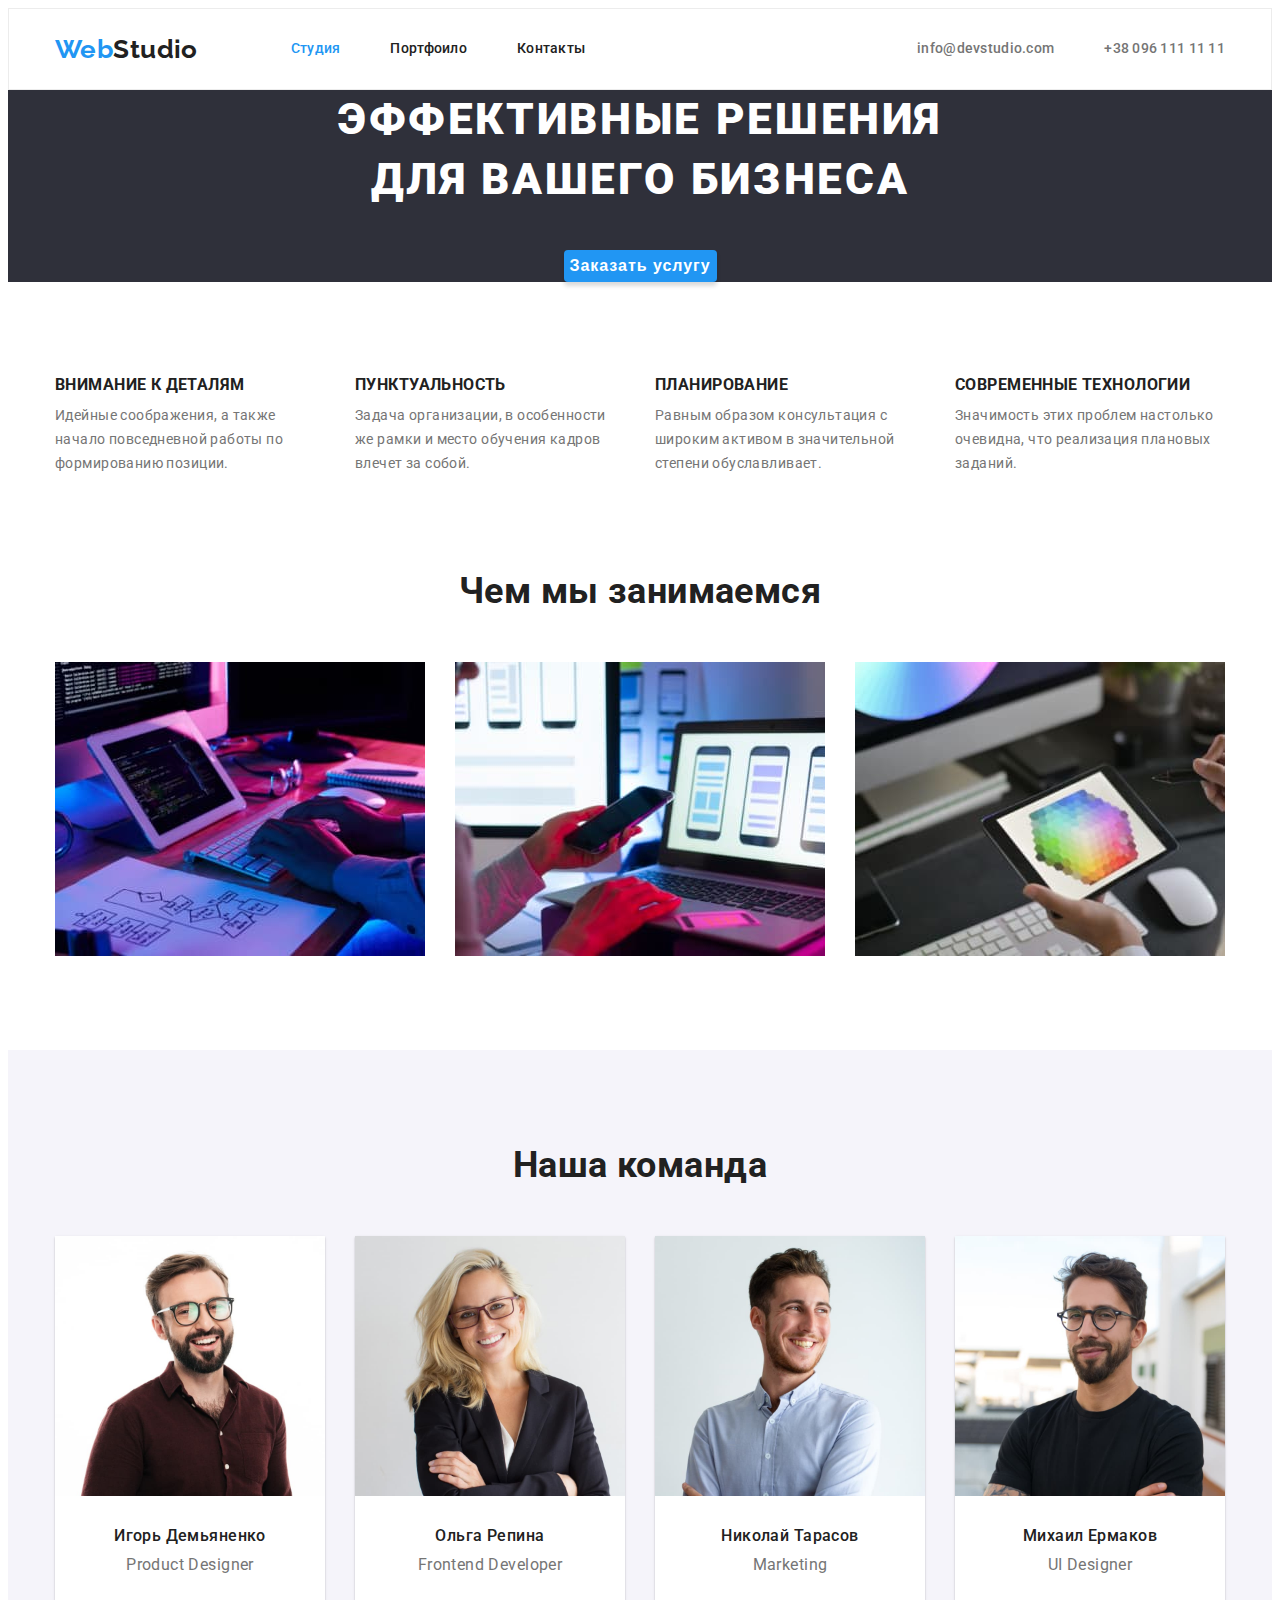
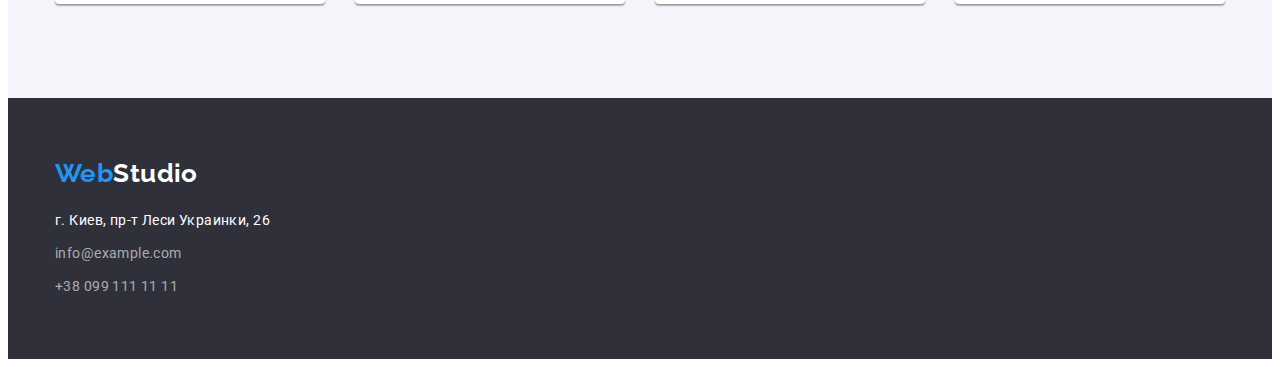
==== commit 2de0d1ce: "Add flex" ====
--- a/index.html
+++ b/index.html
@@ -28,24 +28,24 @@
       </a>
       <nav>
         <ul class="list nav">
-          <li class="item">
+          <li class="menu-item">
             <a class="link current" href="./index.html"> Студия </a>
           </li>
-          <li class="item">
+          <li class="menu-item">
             <a class="link" href="./portfolio.html"> Портфоило </a>
           </li>
-          <li class="item">
+          <li class="menu-item">
             <a class="link" href="#"> Контакты </a>
           </li>
         </ul>
       </nav>
       <ul class="list contact">
-        <li class="item">
+        <li class="menu-item">
           <a class="link" href="mailto:info@devstudio.com"
             >info@devstudio.com</a
           >
         </li>
-        <li class="item">
+        <li class="menu-item">
           <a class="link" href="tel:+380961111111">+38 096 111 11 11</a>
         </li>
       </ul>
@@ -61,7 +61,7 @@
       <section class="features">
         <div class="conteiner">
         <h2 class="visually-hidden">Преимущества</h2>
-        <ul class="list features-list">
+        <ul class="list flex-conteiner">
           <li class="features-item">
             <h3 class="features-title">Внимание к деталям</h3>
             <p class="features-text">
@@ -96,72 +96,71 @@
       <section class="work">
       <div class="conteiner">
         <h2 class="title">Чем мы занимаемся</h2>
-        <ul class="list">
-          <li>
+        <ul class="list flex-conteiner">
+          <li class="work-item">
             <img
               src="./images/box1.jpg"
               alt="создание програмного обеспечения"
               width="370"
               height="294"/>
           </li>
-          <li>
+          <li class="work-item">
             <img
               src="./images/box2.jpg"
               alt="разработка приложения"
               width="370"
               height="294"/>
           </li>
-          <li>
+          <li class="work-item">
             <img
               src="./images/box3.jpg"
               alt="дизайн"
               width="370"
-              height="294"
-            />
-          </li>
-        </ul>
-                </div>
+              height="294"/>
+          </li>
+        </ul>
+        </div>
       </section>
       <section class="team">
       <div class="conteiner">
         <h2 class="title">Наша команда</h2>
-        <ul class="list">
-          <li>
-            <img
+        <ul class="list flex-conteiner">
+          <li class="team-item">
+            <img class="team-photo"
               src="./images/team1.jpg"
               alt="Дизайнер продуктов Игорь Демьяненко"
               width="270"
-              height="260"
+            
             />
             <h3 class="team-name">Игорь Демьяненко</h3>
             <p class="team-position" lang="en">Product Designer</p>
           </li>
-          <li>
-            <img
+          <li class="team-item">
+            <img class="team-photo"
               src="./images/team2.jpg"
               alt="Разработчик Ольга Репина"
               width="270"
-              height="260"
+             
             />
             <h3 class="team-name">Ольга Репина</h3>
             <p class="team-position" lang="en">Frontend Developer</p>
           </li>
-          <li>
-            <img
+          <li class="team-item">
+            <img class="team-photo"
               src="./images/team3.jpg"
               alt="Маркетолог Николай Тарасов"
               width="270"
-              height="260"
+            
             />
             <h3 class="team-name">Николай Тарасов</h3>
             <p class="team-position" lang="en">Marketing</p>
           </li>
-          <li>
-            <img
+          <li class="team-item">
+            <img class="team-photo"
               src="./images/team4.jpg"
               alt="Проектировщик интерфейса Михаил Ермаков"
               width="270"
-              height="260"
+            
             />
             <h3 class="team-name">Михаил Ермаков</h3>
             <p class="team-position" lang="en">UI Designer</p>
--- a/css/styles.css
+++ b/css/styles.css
@@ -38,8 +38,16 @@
   margin-right: auto;
 }
 
+h1,
+h2,
+h3,
+p {
+  margin: 0;
+  padding: 0;
+}
+
 .list {
-  padding: 0;
+  padding-left: 0;
   margin: 0;
 
   list-style: none;
@@ -59,13 +67,18 @@
 .link,
 .logo-link {
   color: inherit;
-
   text-decoration: none;
 }
 
 .link:hover,
 .link:focus {
   color: var(--accent-color);
+}
+
+img {
+  display: block;
+  max-width: 100%;
+  height: auto;
 }
 
 .button {
@@ -93,9 +106,18 @@
 }
 
 .title {
+  margin-bottom: 50px;
+
   font-size: 36px;
   line-height: 1.17;
   text-align: center;
+}
+
+.flex-conteiner {
+  display: flex;
+  flex-wrap: wrap;
+  margin-right: -30px;
+  margin-bottom: -30px;
 }
 
 .logo-web,
@@ -111,6 +133,9 @@
 }
 
 /*Header*/
+.header-page {
+  border: 1px solid #ececec;
+}
 
 header .logo-web {
   color: var(--accent-color);
@@ -149,11 +174,10 @@
   display: flex;
 }
 
-.nav .item:not(:last-child) {
+.nav .menu-item:not(:last-child) {
   margin-right: 50px;
 }
-
-.contact .item:not(:last-child) {
+.contact .menu-item:not(:last-child) {
   margin-right: 50px;
 }
 
@@ -176,10 +200,15 @@
 }
 
 .hero-title {
-  margin: 0 0 30px 0;
+  margin-bottom: 40px;
 }
 
 .hero-button {
+  padding-top: 10px 32px;
+  border-radius: 4px;
+  box-shadow: 0px 4px 4px rgba(0, 0, 0, 0.15);
+  border: none;
+
   background-color: var(--accent-color);
   color: var(--dark-bcg-text);
 
@@ -188,84 +217,95 @@
   line-height: 1.87;
   letter-spacing: 0.06em;
   cursor: pointer;
-
-  border-radius: 4px;
-  box-shadow: 0px 4px 4px rgba(0, 0, 0, 0.15);
-  border: none;
-  padding: 10px 32px;
 }
 
 /*section features*/
 
 .features {
   padding-top: 94px;
-}
-
-.features-list {
-  display: flex;
+  padding-bottom: 94px;
 }
 
 .features-item {
-  width: 270px;
-}
-
-.features-item:not(:last-child) {
+  flex-basis: calc((100% - 30px * 4) / 4);
   margin-right: 30px;
+  margin-bottom: 30px;
 }
 
 .features-title {
+  margin-bottom: 10px;
+
   line-height: 1.14;
   text-transform: uppercase;
-  margin: 0 0 10px 0;
 }
 
 .features-text {
   color: var(--primary-text-color);
   line-height: 1.71;
-  margin: 0;
 }
 
 /*section works, section team*/
 
-.work,
+.work {
+  padding-bottom: 94px;
+}
+
+.work-item {
+  flex-basis: calc((100% - 30px * 3) / 3);
+  margin-right: 30px;
+  margin-bottom: 30px;
+}
+
 .team {
-  text-align: center;
-  padding: 94px 0;
-}
-
-.work .title {
-  margin: 0 0 50px 0;
-}
-
-.team {
+  padding-top: 94px;
+  padding-bottom: 94px;
   background-color: var(--secondary-bcg-color);
 }
 
-.team .title {
-  margin: 0 0 50px 0;
+.team-item {
+  flex-basis: calc((100% - 30px * 4) / 4);
+  margin-right: 30px;
+  margin-bottom: 30px;
+
+  background-color: var(--primary-bcg-color);
+  box-shadow: 0px 1px 3px rgba(0, 0, 0, 0.12), 0px 1px 1px rgba(0, 0, 0, 0.14),
+    0px 2px 1px rgba(0, 0, 0, 0.2);
+  border-radius: 0px 0px 4px 4px;
+}
+
+.team-photo {
+  margin-bottom: 30px;
 }
 
 .team-name,
 .team-position {
+  text-align: center;
+
   font-size: 16px;
   line-height: 1.19;
 }
 
 .team-name {
+  margin-bottom: 10px;
+
   font-weight: 500;
-  margin: 0;
 }
 
 .team-position {
+  margin-bottom: 30px;
   color: var(--primary-text-color);
-  margin: 0;
 }
 
 /*footer*/
 
 footer {
+  padding-top: 60px;
+  padding-bottom: 60px;
   background-color: var(--footer-bcg);
-  padding: 60px 0;
+}
+
+footer .logo-link {
+  margin-bottom: 20px;
 }
 
 footer .logo-web {
@@ -275,16 +315,15 @@
   color: var(--dark-bcg-text);
 }
 
-footer .logo-link {
-  margin: 0 0 20px 0;
-}
-
 .address {
   font-style: inherit;
 }
 
 .list-address {
   display: block;
+}
+
+.list-address:not(:last-child) {
   margin-bottom: 9px;
 }
 
@@ -305,11 +344,26 @@
 /*main*/
 
 .projects {
-  padding: 94px 0;
-}
-
-.project-img {
-  margin-bottom: 20px;
+  padding-top: 94px;
+  padding-bottom: 94px;
+}
+
+.button-list {
+  display: flex;
+  flex-wrap: wrap;
+  justify-content: center;
+}
+
+.button-item {
+  margin-right: 8px;
+  margin-bottom: 50px;
+}
+
+.project-item {
+  flex-basis: calc((100% - 30px * 3) / 3);
+  margin-right: 30px;
+  margin-bottom: 30px;
+  border: 1px solid #eeeeee;
 }
 
 .project-title {
@@ -317,7 +371,7 @@
   line-height: 2;
   letter-spacing: 0.06em;
 
-  margin: 0 0 4px 0;
+  margin-bottom: 4px;
 }
 
 .project-description {
@@ -325,6 +379,8 @@
 
   font-size: 16px;
   line-height: 1.87;
-
-  margin: 0 0 20px 0;
-}
+}
+
+.project-card {
+  padding: 24px 20px;
+}
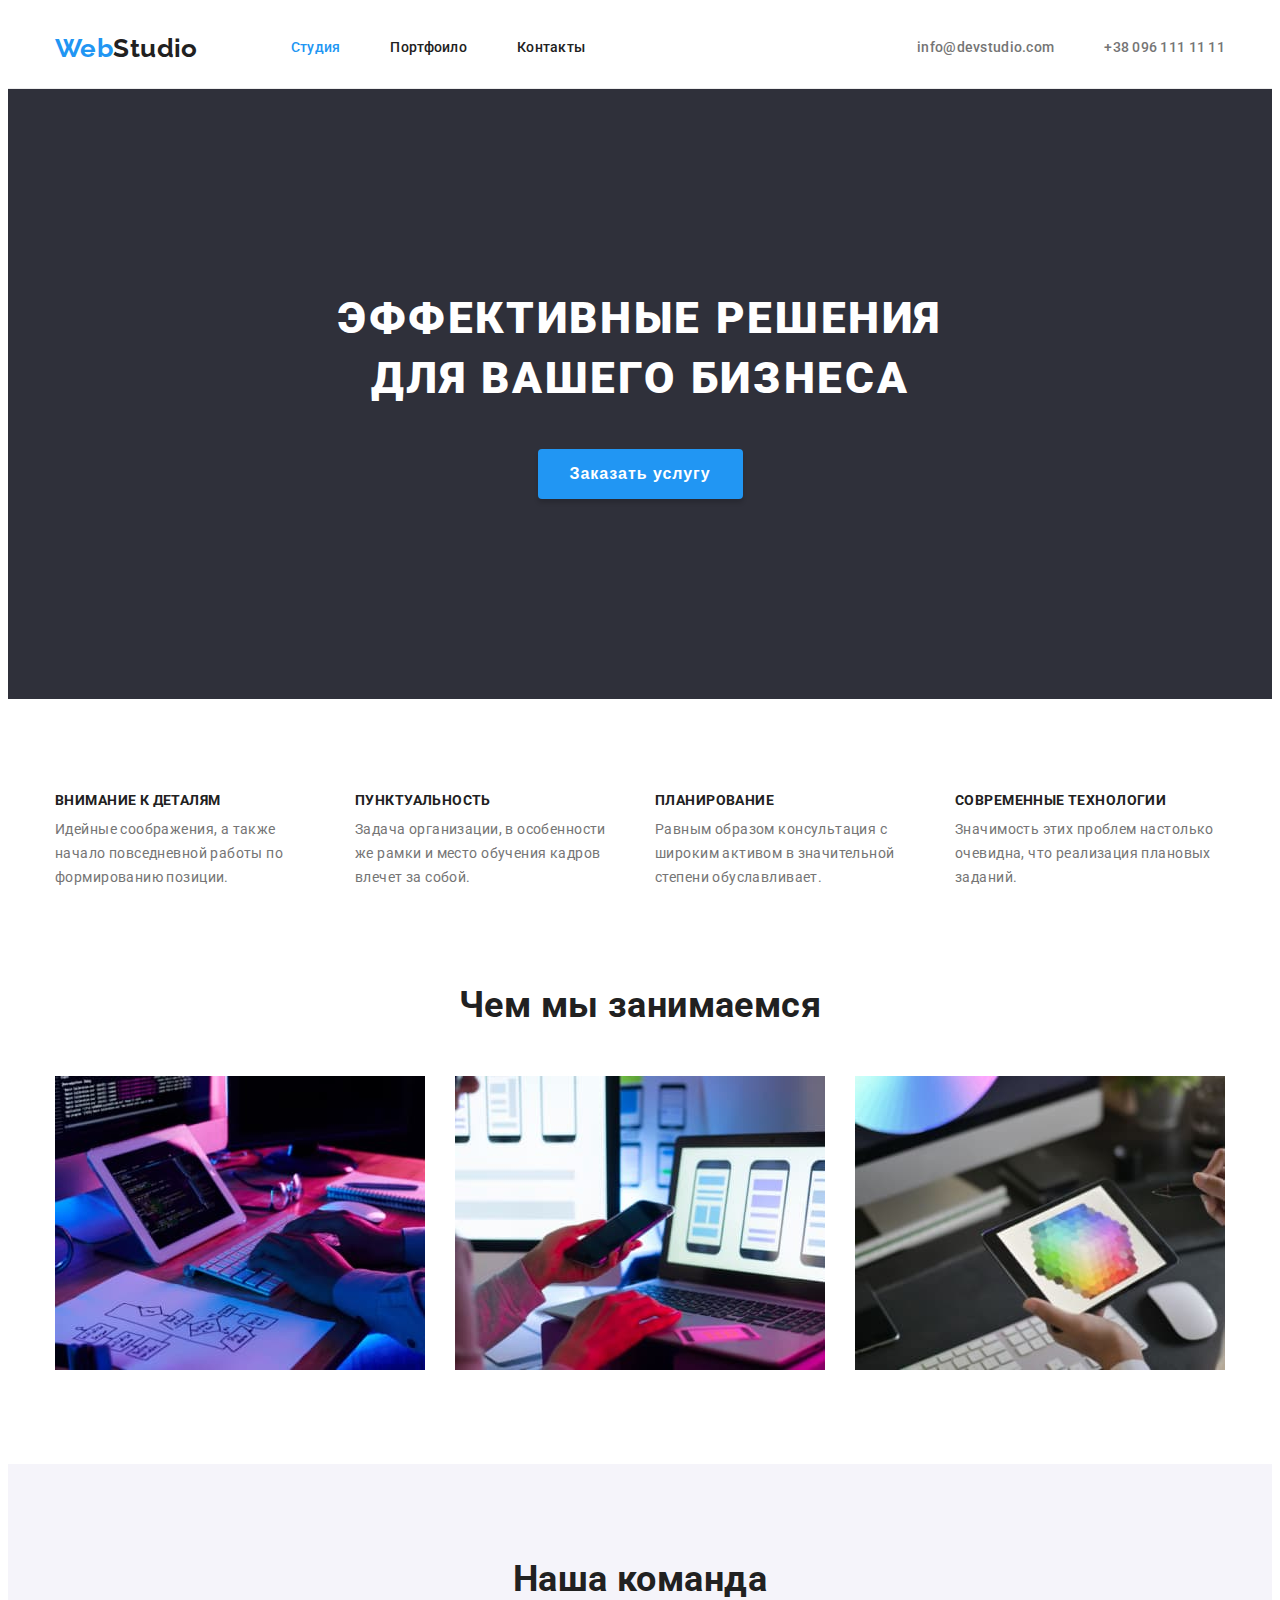
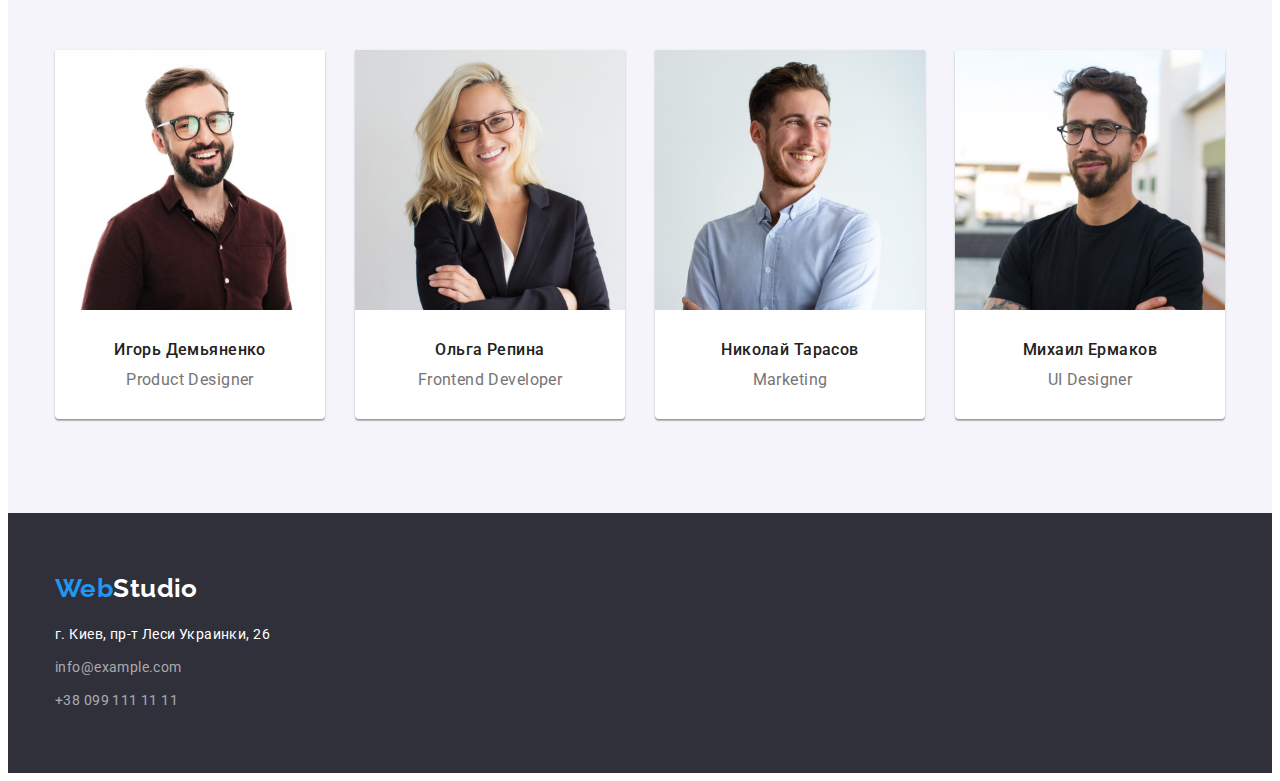
==== commit 18556f78: "Revisions" ====
--- a/index.html
+++ b/index.html
@@ -58,7 +58,7 @@
         <button class="hero-button" type="button">Заказать услугу</button>
         </div>
       </section>
-      <section class="features">
+      <section class="features section">
         <div class="conteiner">
         <h2 class="visually-hidden">Преимущества</h2>
         <ul class="list flex-conteiner">
@@ -121,7 +121,7 @@
         </ul>
         </div>
       </section>
-      <section class="team">
+      <section class="team section">
       <div class="conteiner">
         <h2 class="title">Наша команда</h2>
         <ul class="list flex-conteiner">
@@ -132,18 +132,20 @@
               width="270"
             
             />
+            <div class="team-card">
             <h3 class="team-name">Игорь Демьяненко</h3>
             <p class="team-position" lang="en">Product Designer</p>
+            </div>
           </li>
           <li class="team-item">
             <img class="team-photo"
               src="./images/team2.jpg"
               alt="Разработчик Ольга Репина"
-              width="270"
-             
-            />
+              width="270"            />
+            <div class="team-card">
             <h3 class="team-name">Ольга Репина</h3>
             <p class="team-position" lang="en">Frontend Developer</p>
+            </div>
           </li>
           <li class="team-item">
             <img class="team-photo"
@@ -152,8 +154,10 @@
               width="270"
             
             />
+            <div class="team-card">
             <h3 class="team-name">Николай Тарасов</h3>
             <p class="team-position" lang="en">Marketing</p>
+            </div>
           </li>
           <li class="team-item">
             <img class="team-photo"
@@ -162,22 +166,23 @@
               width="270"
             
             />
+                        <div class="team-card">
             <h3 class="team-name">Михаил Ермаков</h3>
             <p class="team-position" lang="en">UI Designer</p>
-          </li>
-        </ul>
                         </div>
 
+          </li>
+        </ul>
+                        </div>
+
       </section>
     </main>
     </div>
-    <footer>
-      <div class="conteiner">
-        <div class="logo-link">
+    <footer class="footer-page">
+      <div class="conteiner contacts">
           <a class="logo-link" href="./index.html">
             <span class="logo-web">Web</span><span class="logo-studio">Studio</span>
           </a>
-        </div>
         <address class="address">
           <ul class="list">
             <li class="list-address">
--- a/css/styles.css
+++ b/css/styles.css
@@ -132,17 +132,22 @@
   display: block;
 }
 
+.section {
+  padding-top: 94px;
+  padding-bottom: 94px;
+}
+
 /*Header*/
 .header-page {
-  border: 1px solid #ececec;
-}
-
-header .logo-web {
+  border-bottom: 1px solid #ececec;
+}
+
+.main-nav .logo-link {
+  margin-right: 93px;
+}
+
+.main-nav .logo-web {
   color: var(--accent-color);
-}
-
-.logo-link {
-  margin-right: 93px;
 }
 
 .current {
@@ -187,9 +192,12 @@
 .hero {
   background-color: var(--footer-bcg);
   text-align: center;
-}
-
-.hero .title {
+  padding-top: 200px;
+  padding-bottom: 200px;
+}
+
+.hero-title {
+  margin-bottom: 40px;
   color: var(--dark-bcg-text);
 
   font-weight: 900;
@@ -199,12 +207,9 @@
   text-transform: uppercase;
 }
 
-.hero-title {
-  margin-bottom: 40px;
-}
-
 .hero-button {
-  padding-top: 10px 32px;
+  padding: 10px 32px;
+
   border-radius: 4px;
   box-shadow: 0px 4px 4px rgba(0, 0, 0, 0.15);
   border: none;
@@ -221,11 +226,6 @@
 
 /*section features*/
 
-.features {
-  padding-top: 94px;
-  padding-bottom: 94px;
-}
-
 .features-item {
   flex-basis: calc((100% - 30px * 4) / 4);
   margin-right: 30px;
@@ -234,7 +234,7 @@
 
 .features-title {
   margin-bottom: 10px;
-
+  font-size: var(--font-size-text);
   line-height: 1.14;
   text-transform: uppercase;
 }
@@ -257,13 +257,12 @@
 }
 
 .team {
-  padding-top: 94px;
-  padding-bottom: 94px;
   background-color: var(--secondary-bcg-color);
 }
 
 .team-item {
   flex-basis: calc((100% - 30px * 4) / 4);
+  padding-bottom: 30px;
   margin-right: 30px;
   margin-bottom: 30px;
 
@@ -277,6 +276,11 @@
   margin-bottom: 30px;
 }
 
+.team-card {
+  padding-left: 15px;
+  padding-right: 15px;
+}
+
 .team-name,
 .team-position {
   text-align: center;
@@ -287,31 +291,29 @@
 
 .team-name {
   margin-bottom: 10px;
-
   font-weight: 500;
 }
 
 .team-position {
-  margin-bottom: 30px;
   color: var(--primary-text-color);
 }
 
 /*footer*/
 
-footer {
+.footer-page {
   padding-top: 60px;
   padding-bottom: 60px;
   background-color: var(--footer-bcg);
 }
 
-footer .logo-link {
+.contacts .logo-link {
   margin-bottom: 20px;
 }
 
-footer .logo-web {
+.contacts .logo-web {
   color: var(--accent-color);
 }
-footer .logo-studio {
+.contacts .logo-studio {
   color: var(--dark-bcg-text);
 }
 
@@ -343,35 +345,39 @@
 
 /*main*/
 
-.projects {
-  padding-top: 94px;
-  padding-bottom: 94px;
-}
+/*buttons*/
 
 .button-list {
   display: flex;
   flex-wrap: wrap;
   justify-content: center;
-}
-
-.button-item {
+  margin-bottom: 50px;
+}
+
+.button-item:not(:last-child) {
   margin-right: 8px;
-  margin-bottom: 50px;
-}
+}
+
+/*projects*/
 
 .project-item {
   flex-basis: calc((100% - 30px * 3) / 3);
   margin-right: 30px;
   margin-bottom: 30px;
-  border: 1px solid #eeeeee;
-}
-
+}
+
+.project-card {
+  padding: 24px 20px;
+  border-left: 1px solid #eeeeee;
+  border-bottom: 1px solid #eeeeee;
+  border-right: 1px solid #eeeeee;
+}
 .project-title {
+  margin-bottom: 4px;
+
   font-size: 18px;
   line-height: 2;
   letter-spacing: 0.06em;
-
-  margin-bottom: 4px;
 }
 
 .project-description {
@@ -380,7 +386,3 @@
   font-size: 16px;
   line-height: 1.87;
 }
-
-.project-card {
-  padding: 24px 20px;
-}
